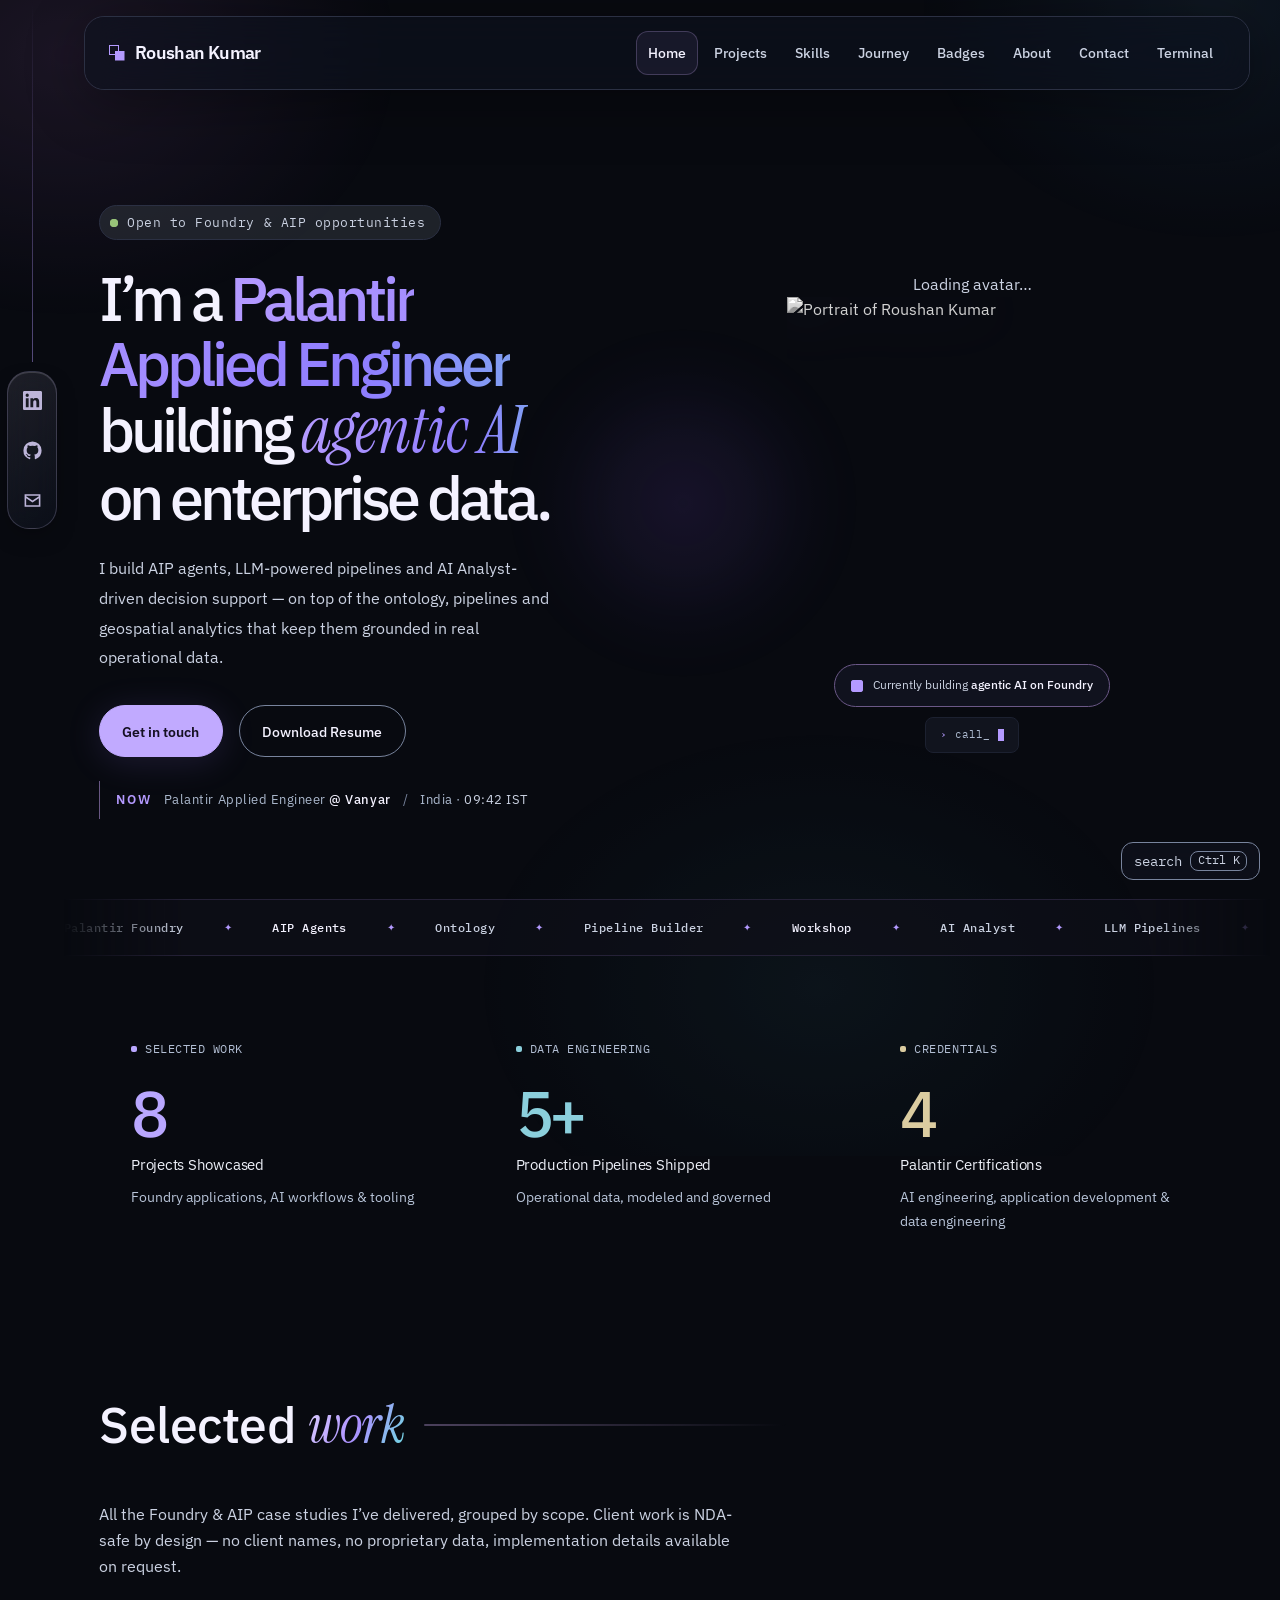
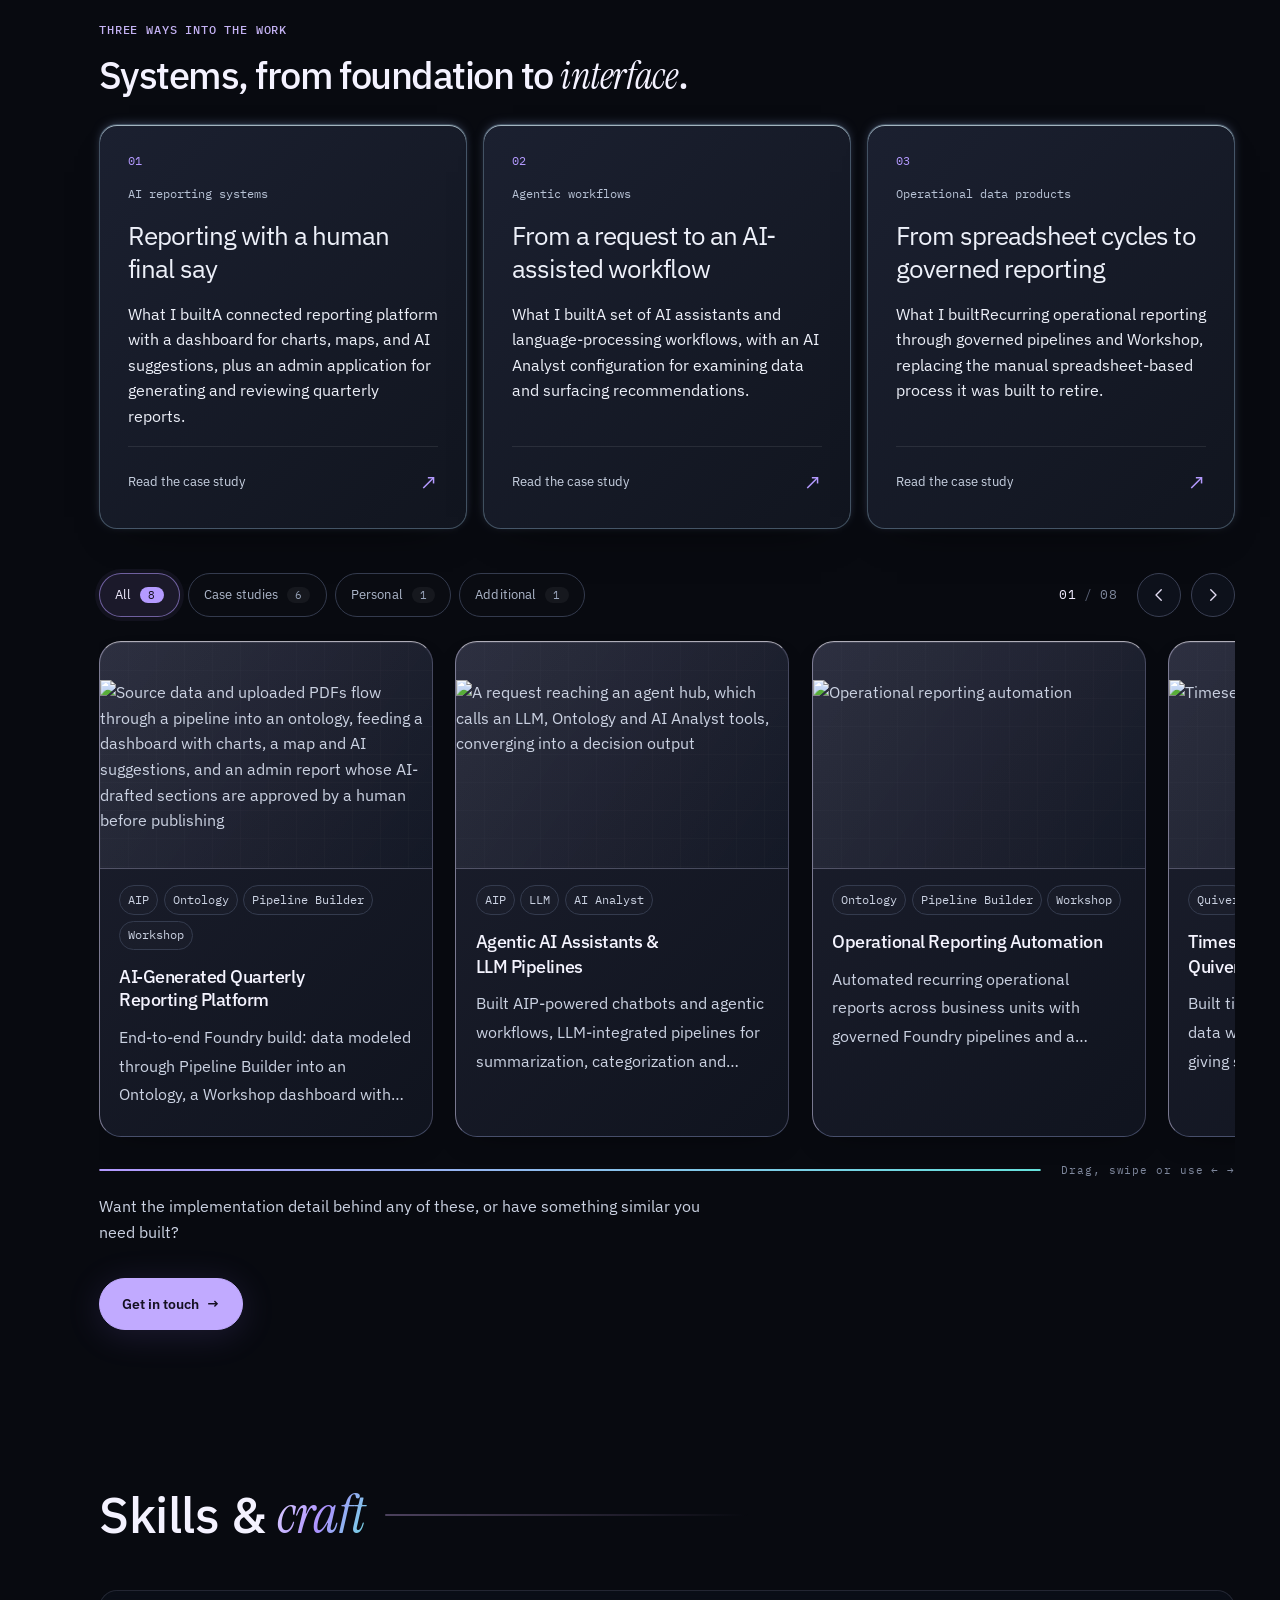
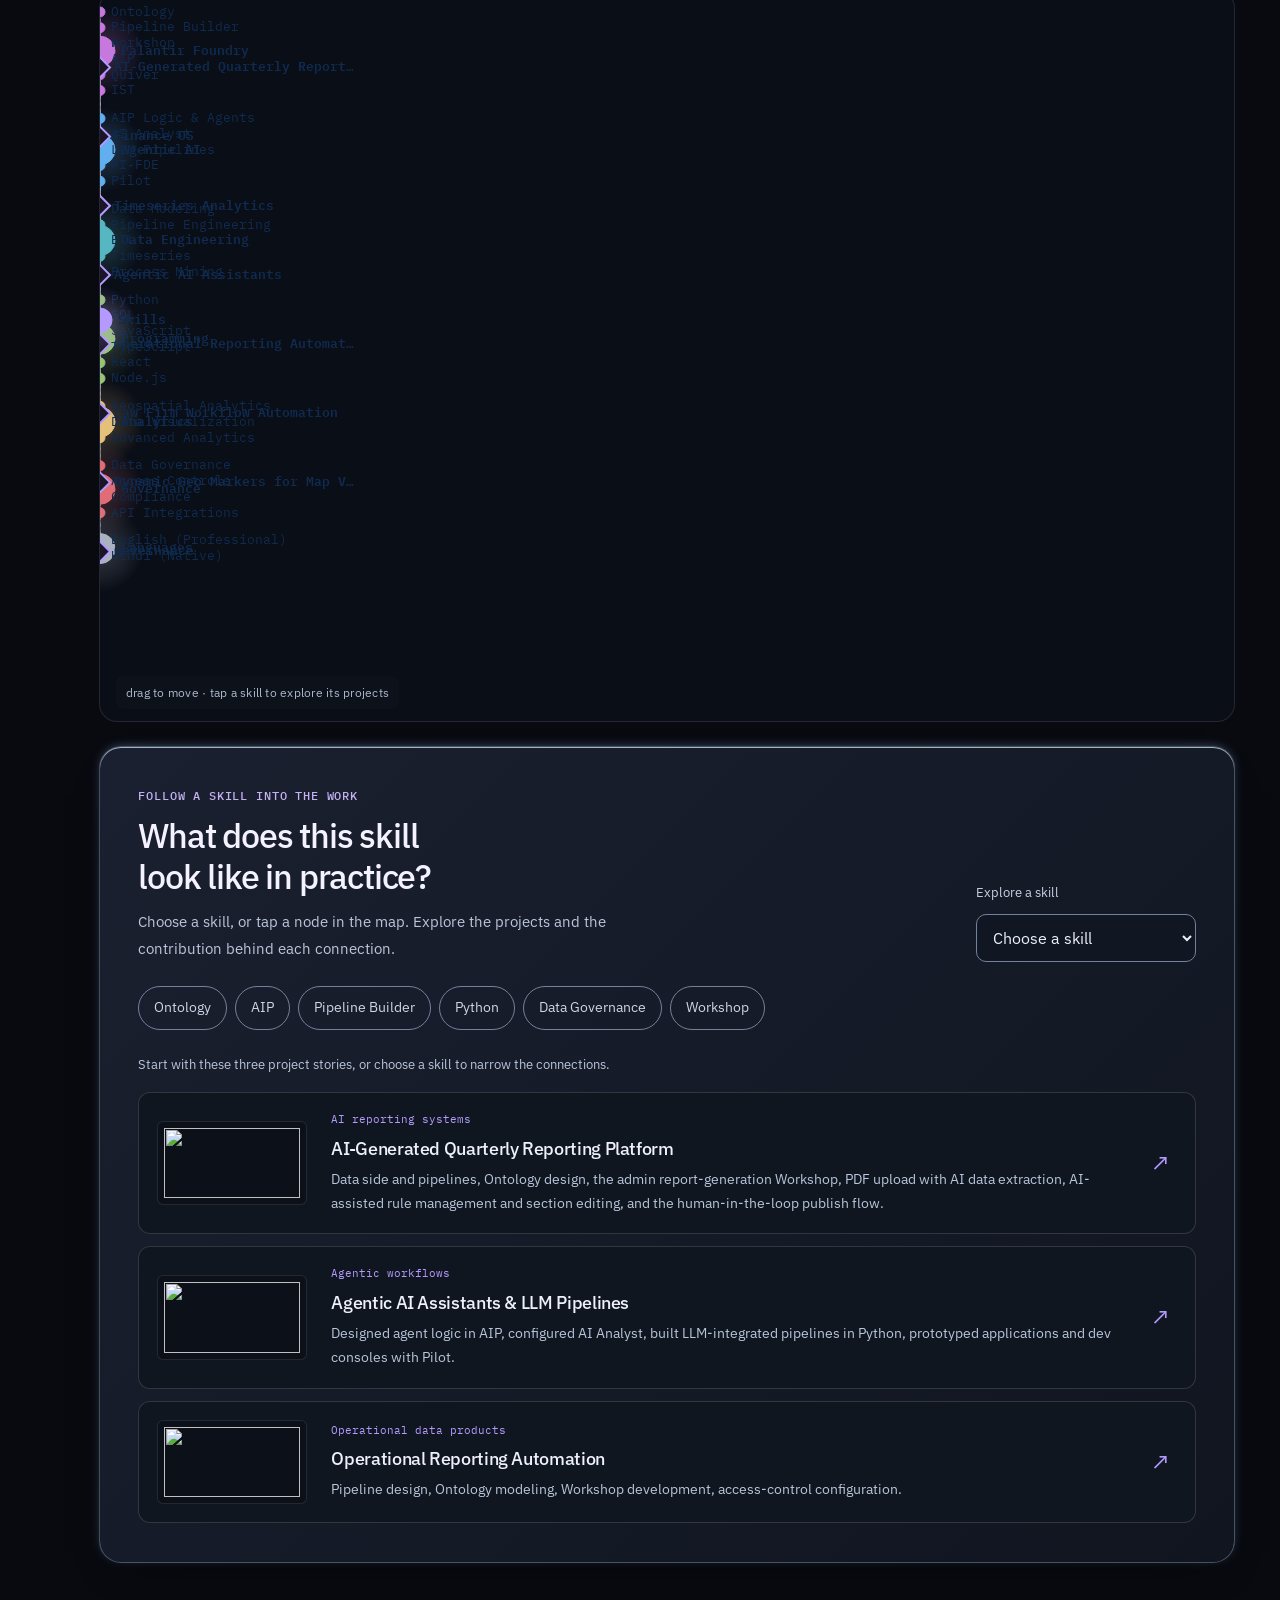
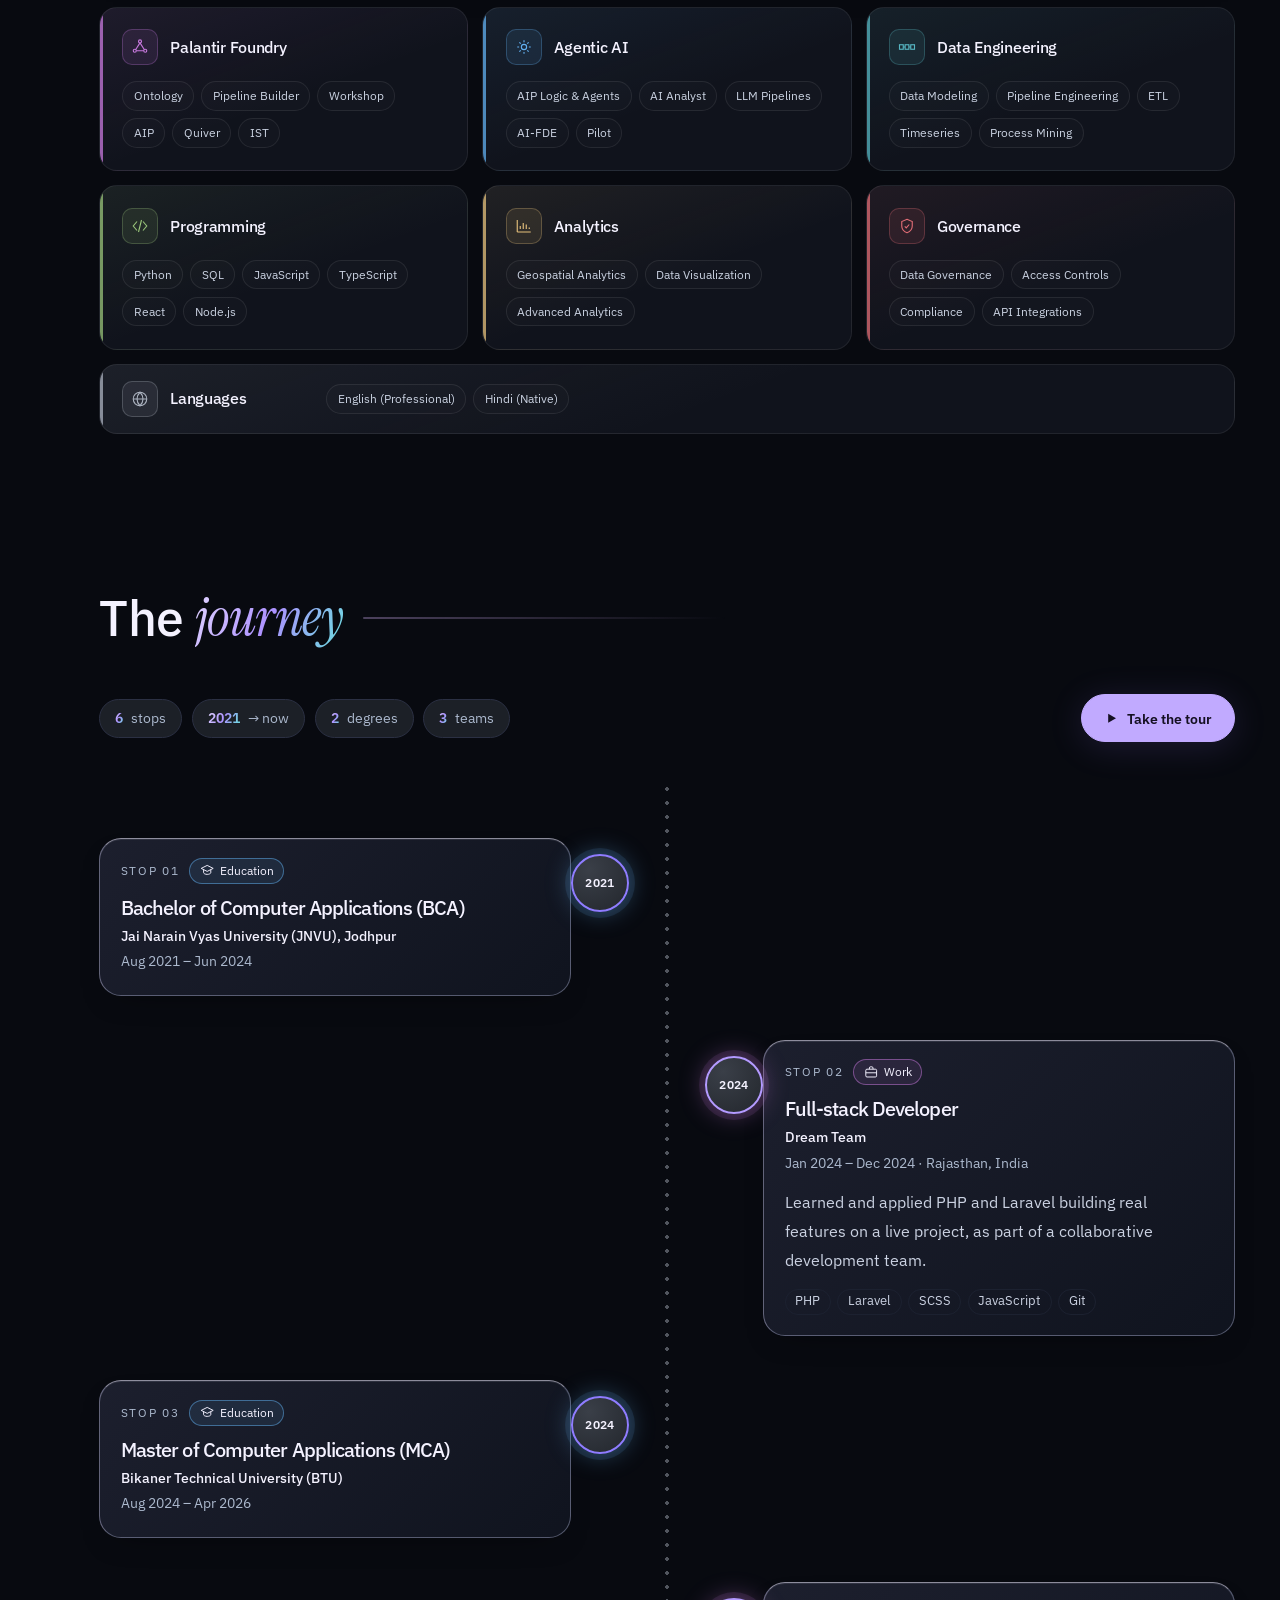
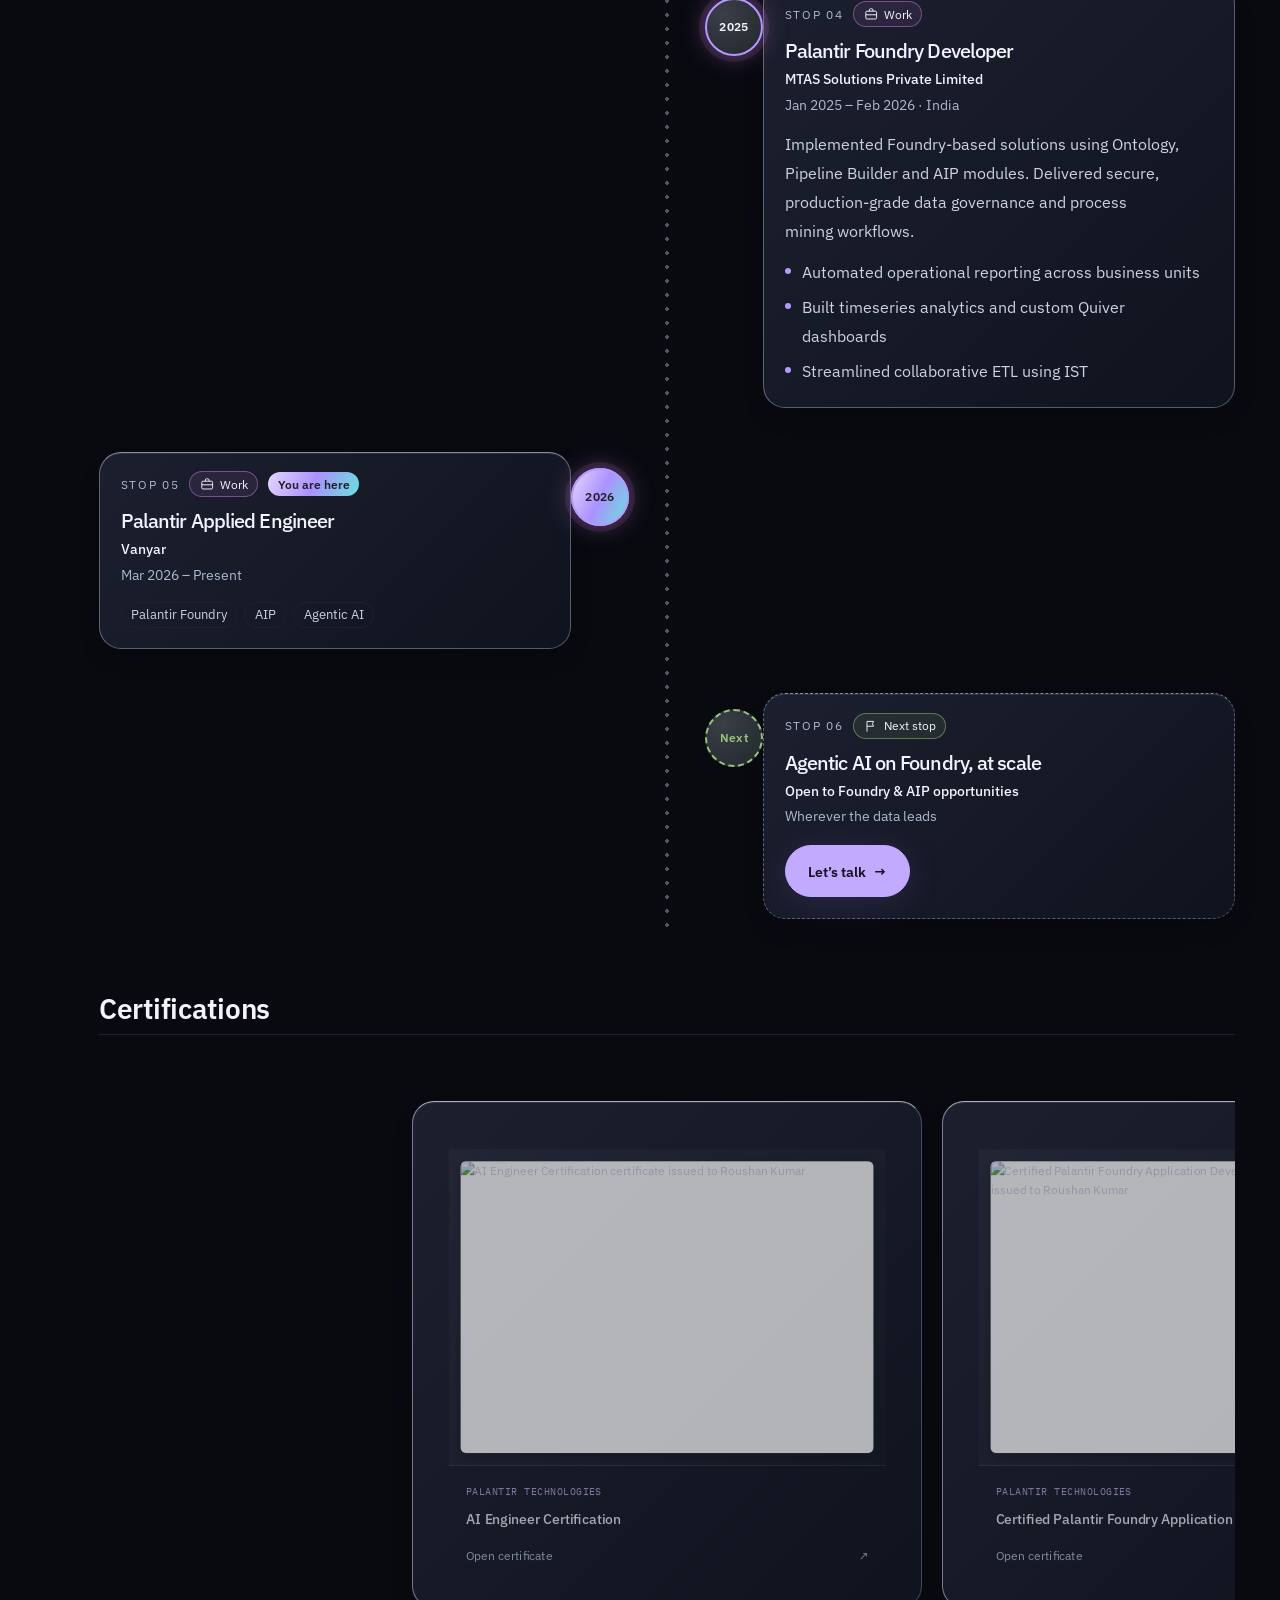
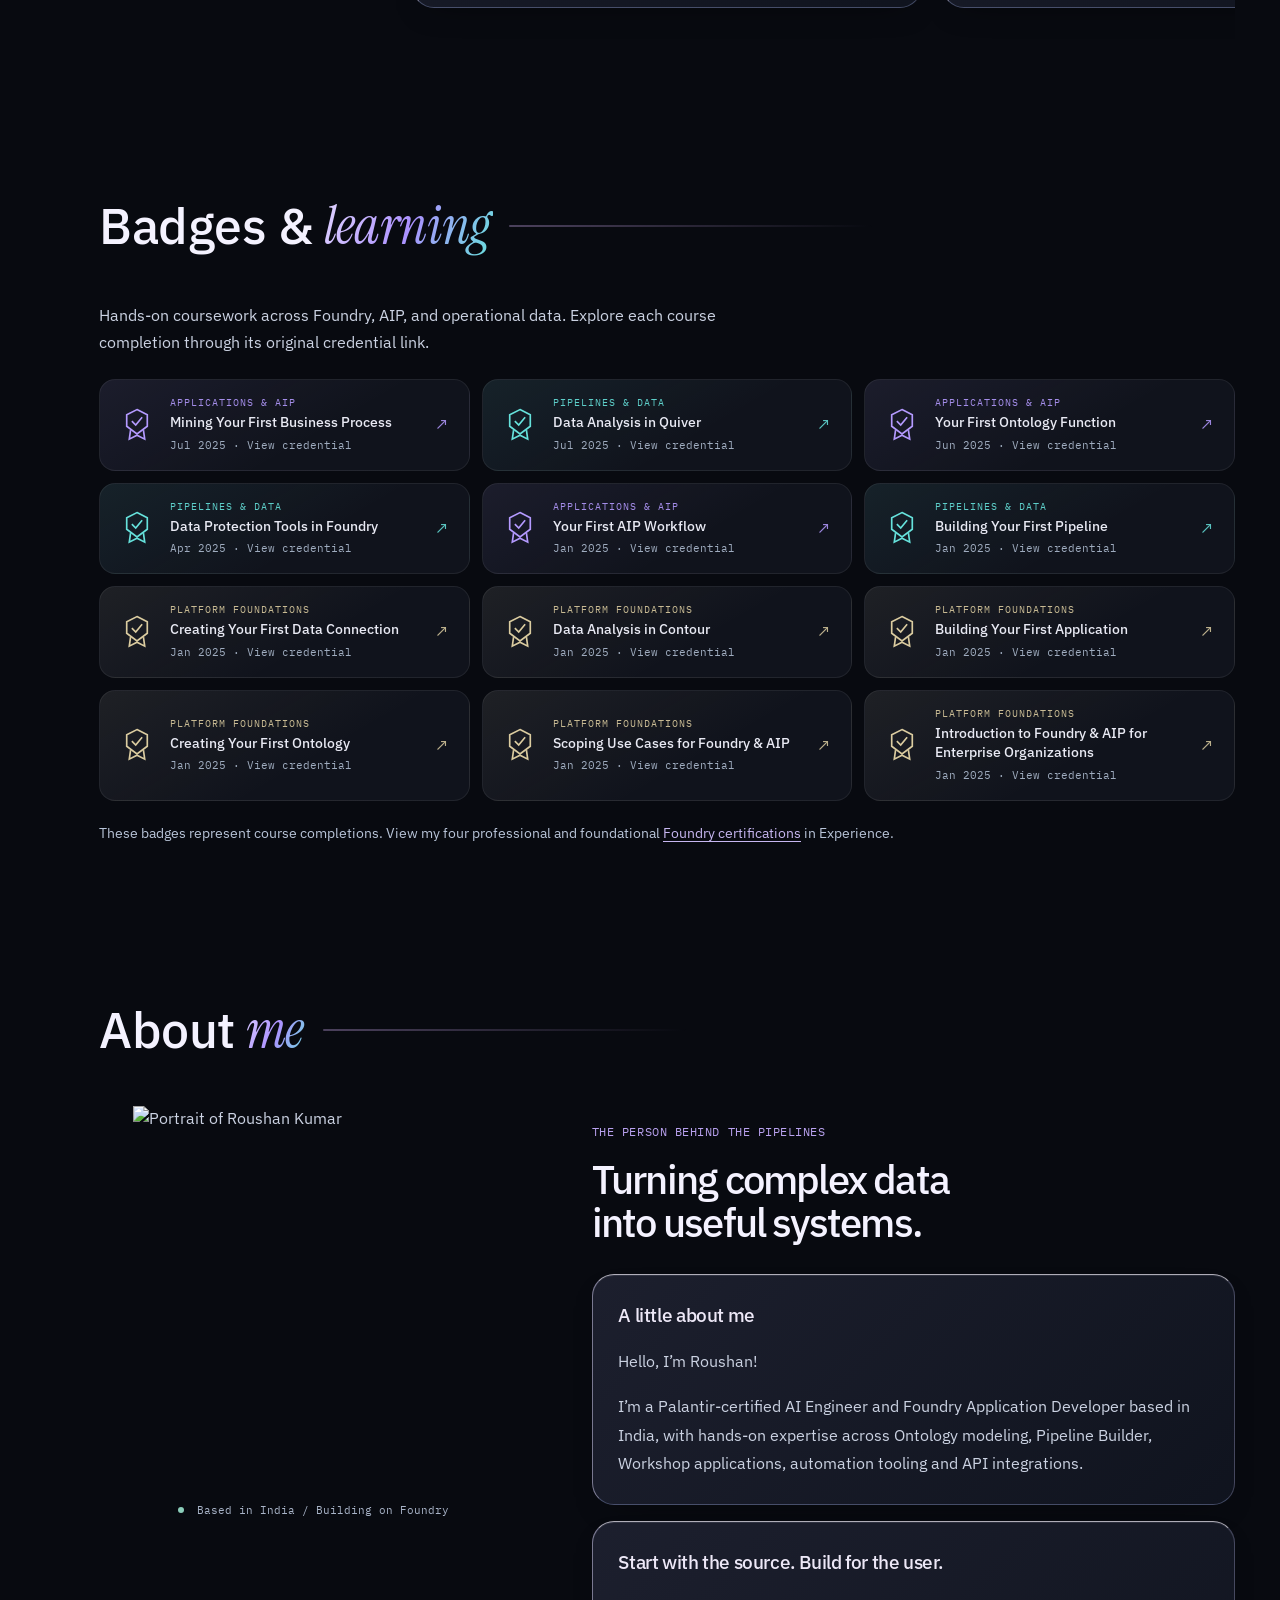
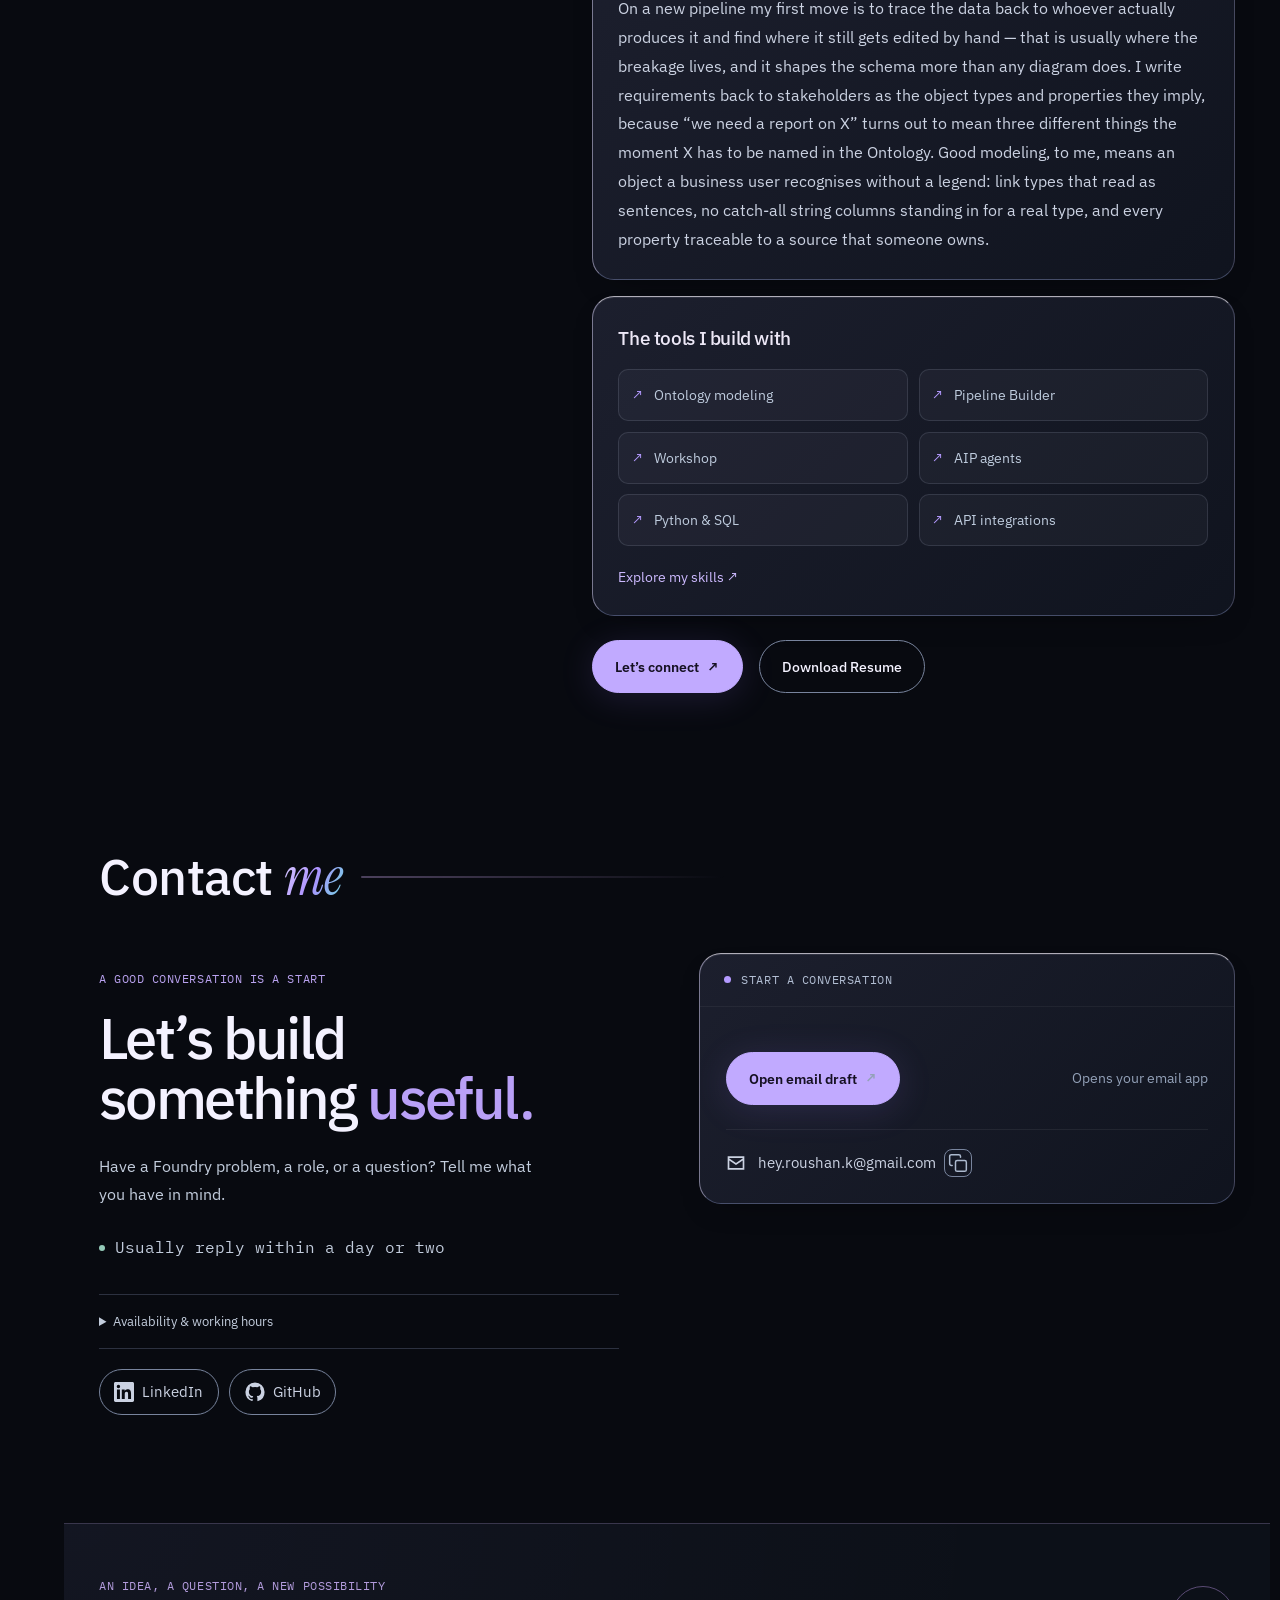
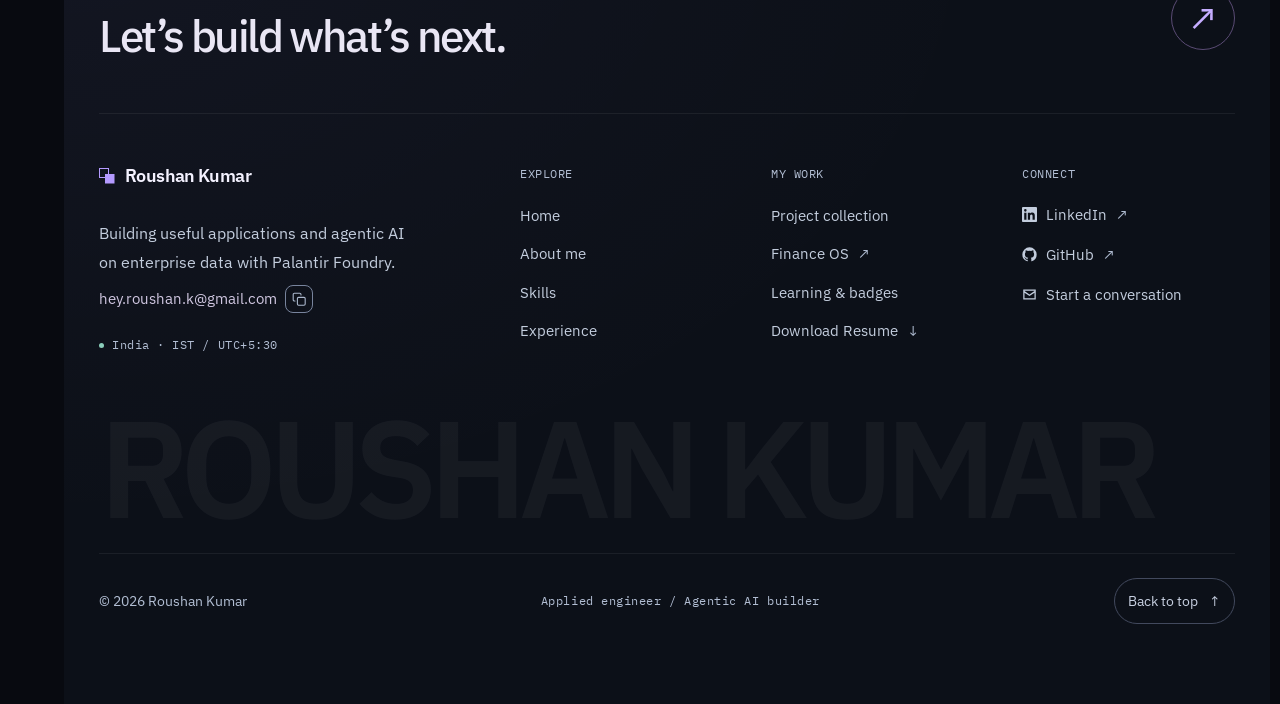
==== about.html @ 932e7ff6 "Align site with current role, fix header overlap, add terminal nav tab - Hero H1, page title, OG/Twi" ====
<!doctype html>
<html lang="en"><head><meta charset="utf-8"><meta name="viewport" content="width=device-width, initial-scale=1"><title>Roushan Kumar — Portfolio</title><link rel="canonical" href="https://dev-rksharma.github.io/Portfolio/"><meta name="robots" content="noindex,follow"><meta http-equiv="refresh" content="0;url=index.html#about-me"><script>location.replace("index.html#about-me");</script><link rel="stylesheet" href="css/white-navy.css?v=20261125" />
</head><body>
<svg aria-hidden="true" width="0" height="0" style="position:absolute;pointer-events:none"><defs><filter id="navy-duotone" color-interpolation-filters="sRGB"><feColorMatrix type="matrix" values=".199 .669 .067 0 .063 .176 .593 .060 0 .169 .147 .491 .049 0 .314 0 0 0 1 0"/></filter><filter id="navy-on-white" color-interpolation-filters="sRGB"><feColorMatrix type="matrix" values="-.199 -.669 -.067 0 1 -.176 -.593 -.060 0 1 -.147 -.491 -.049 0 1 0 0 0 1 0"/></filter></defs></svg>

























<p>This section has moved to the single-page portfolio. <a href="index.html#about-me">Continue to about-me</a>.</p><script src="js/navy-interactions.js?v=20261109" defer></script>
<script src="js/modern-nav.js?v=20261109" defer></script>
<script src="js/footer-name.js?v=20261109" defer></script>
</body></html>
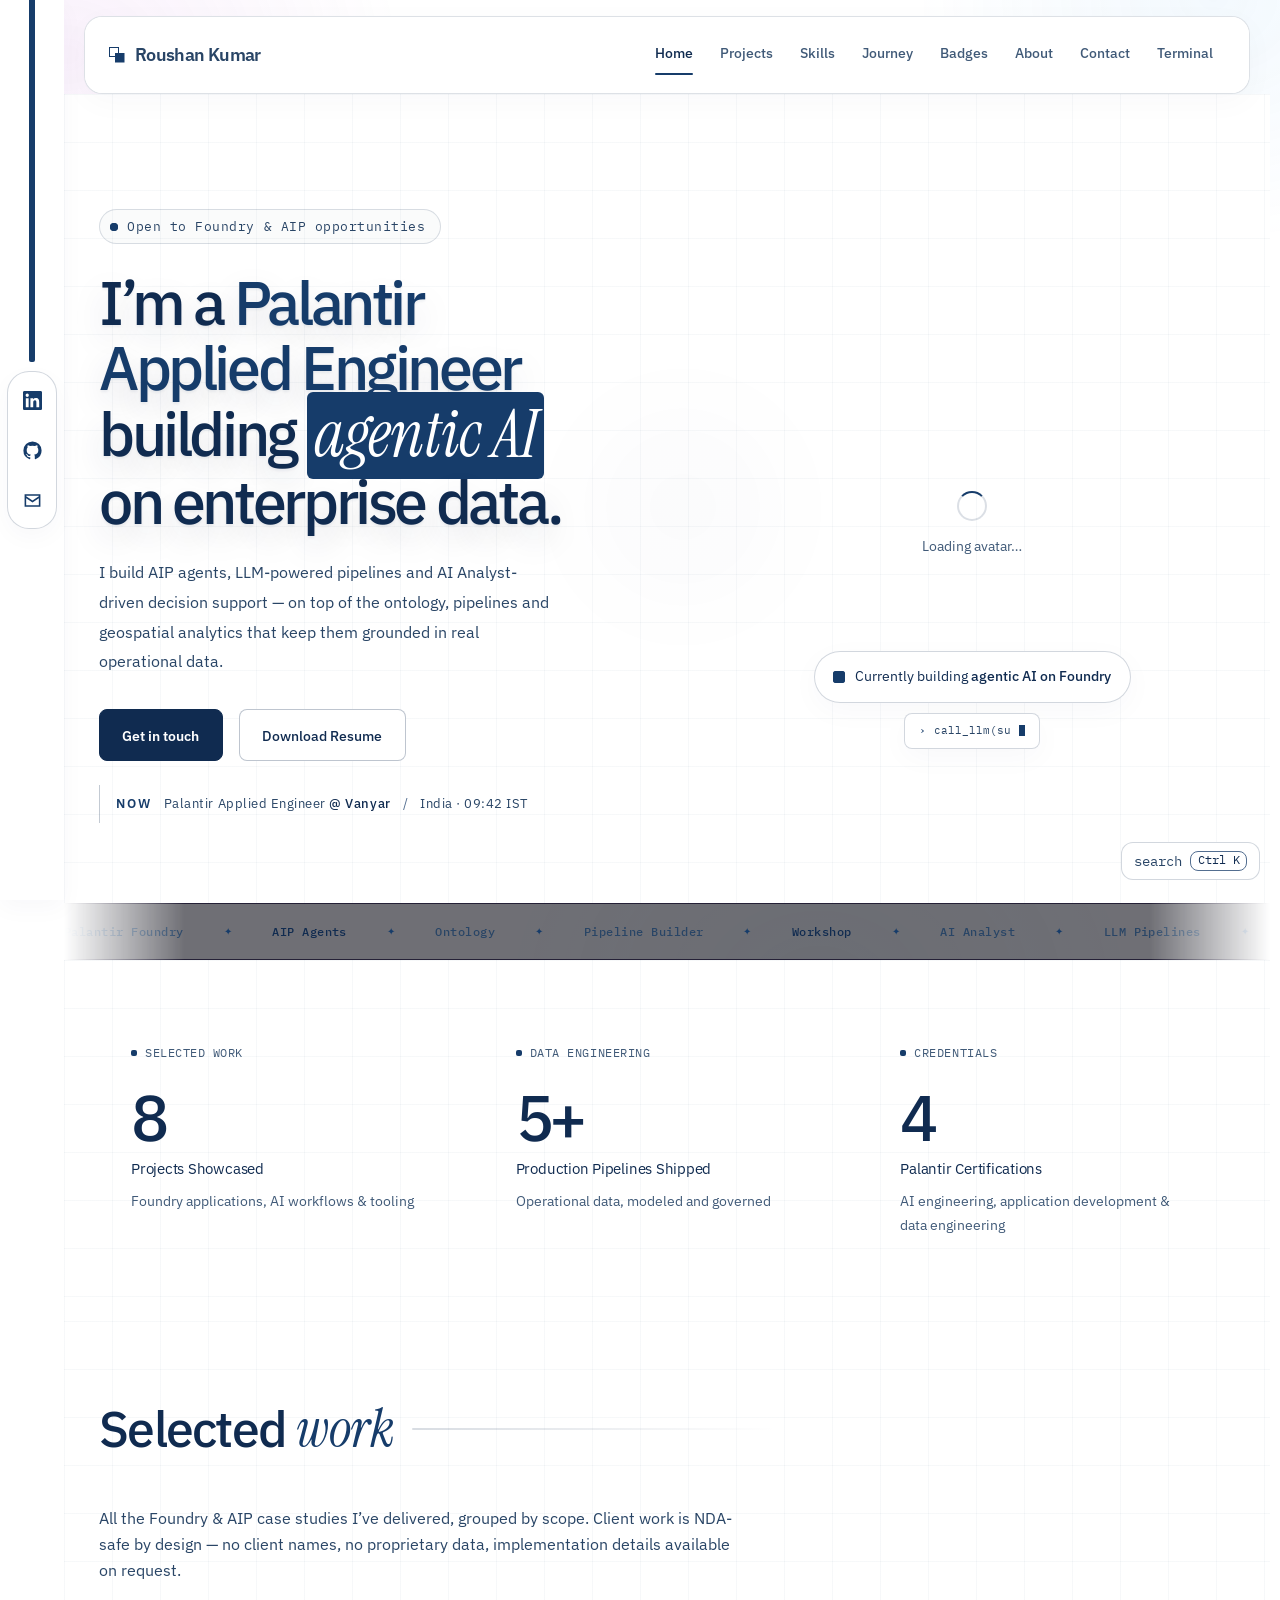
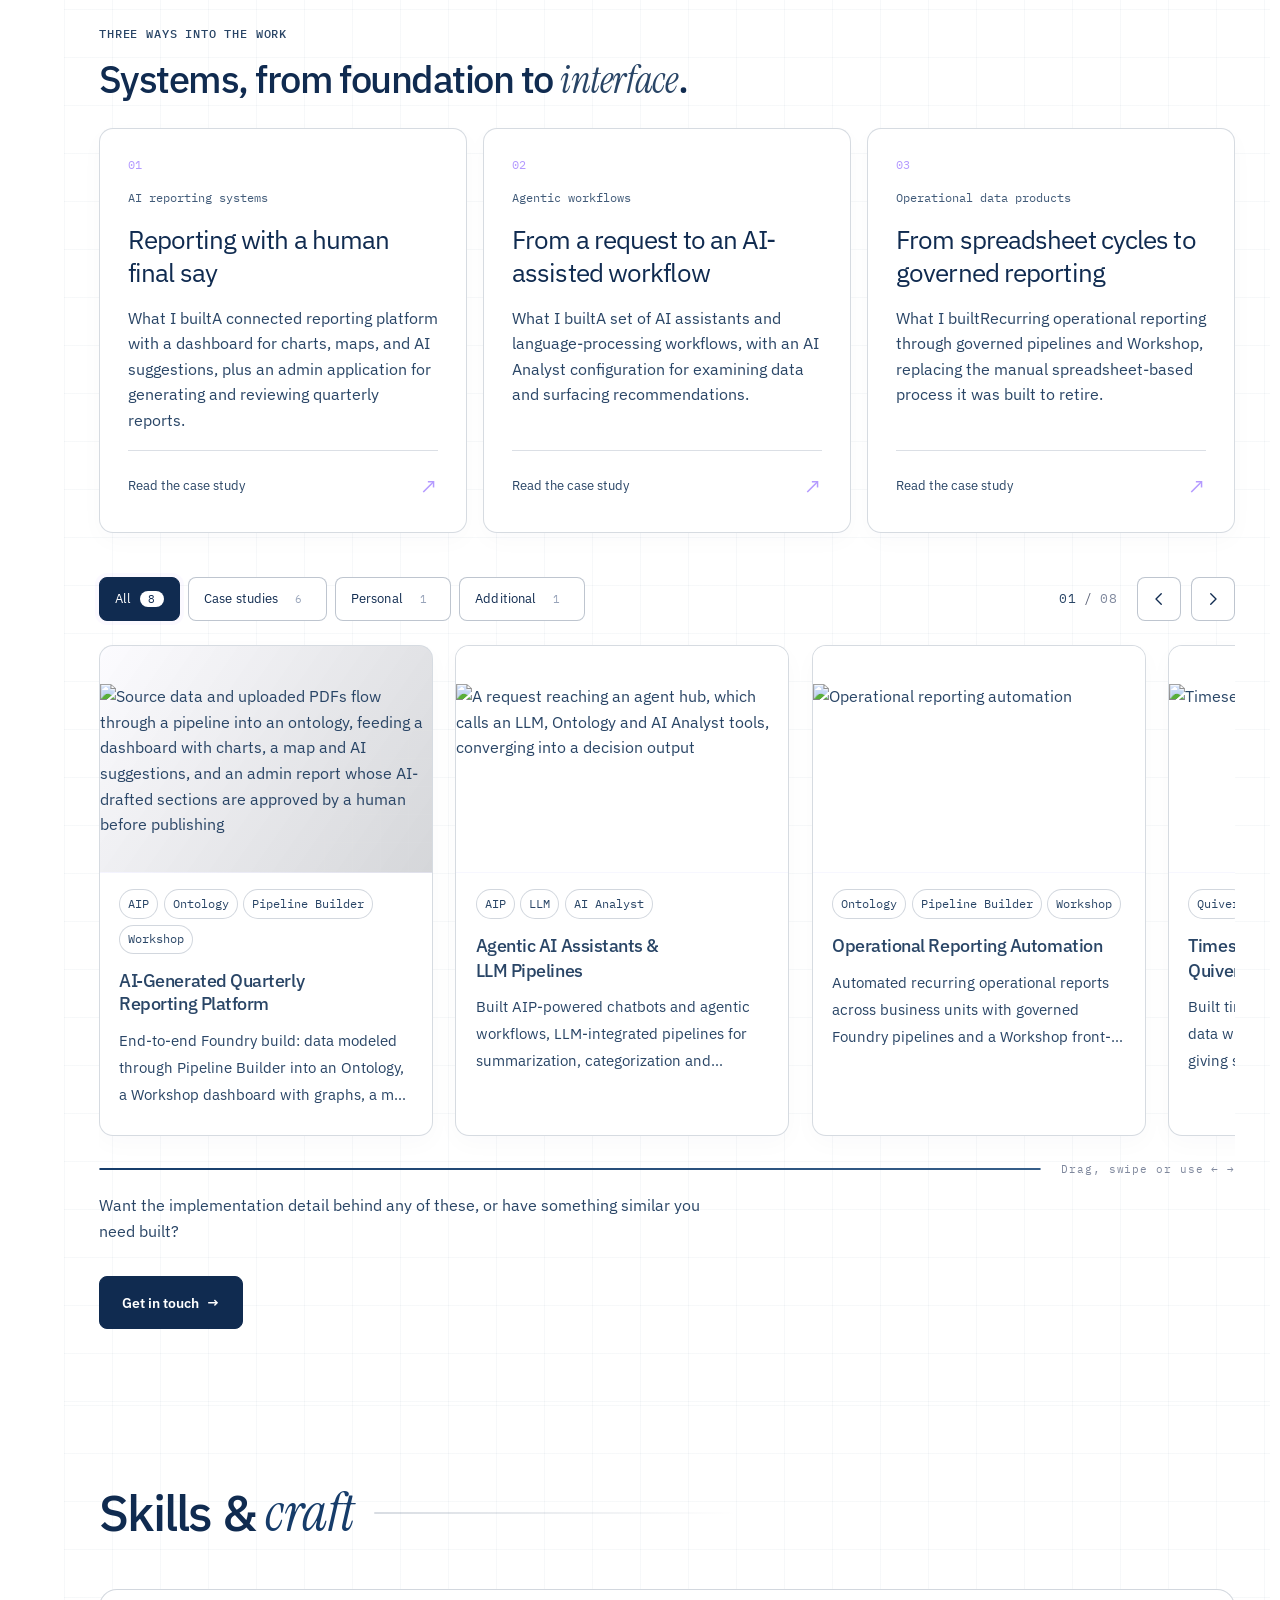
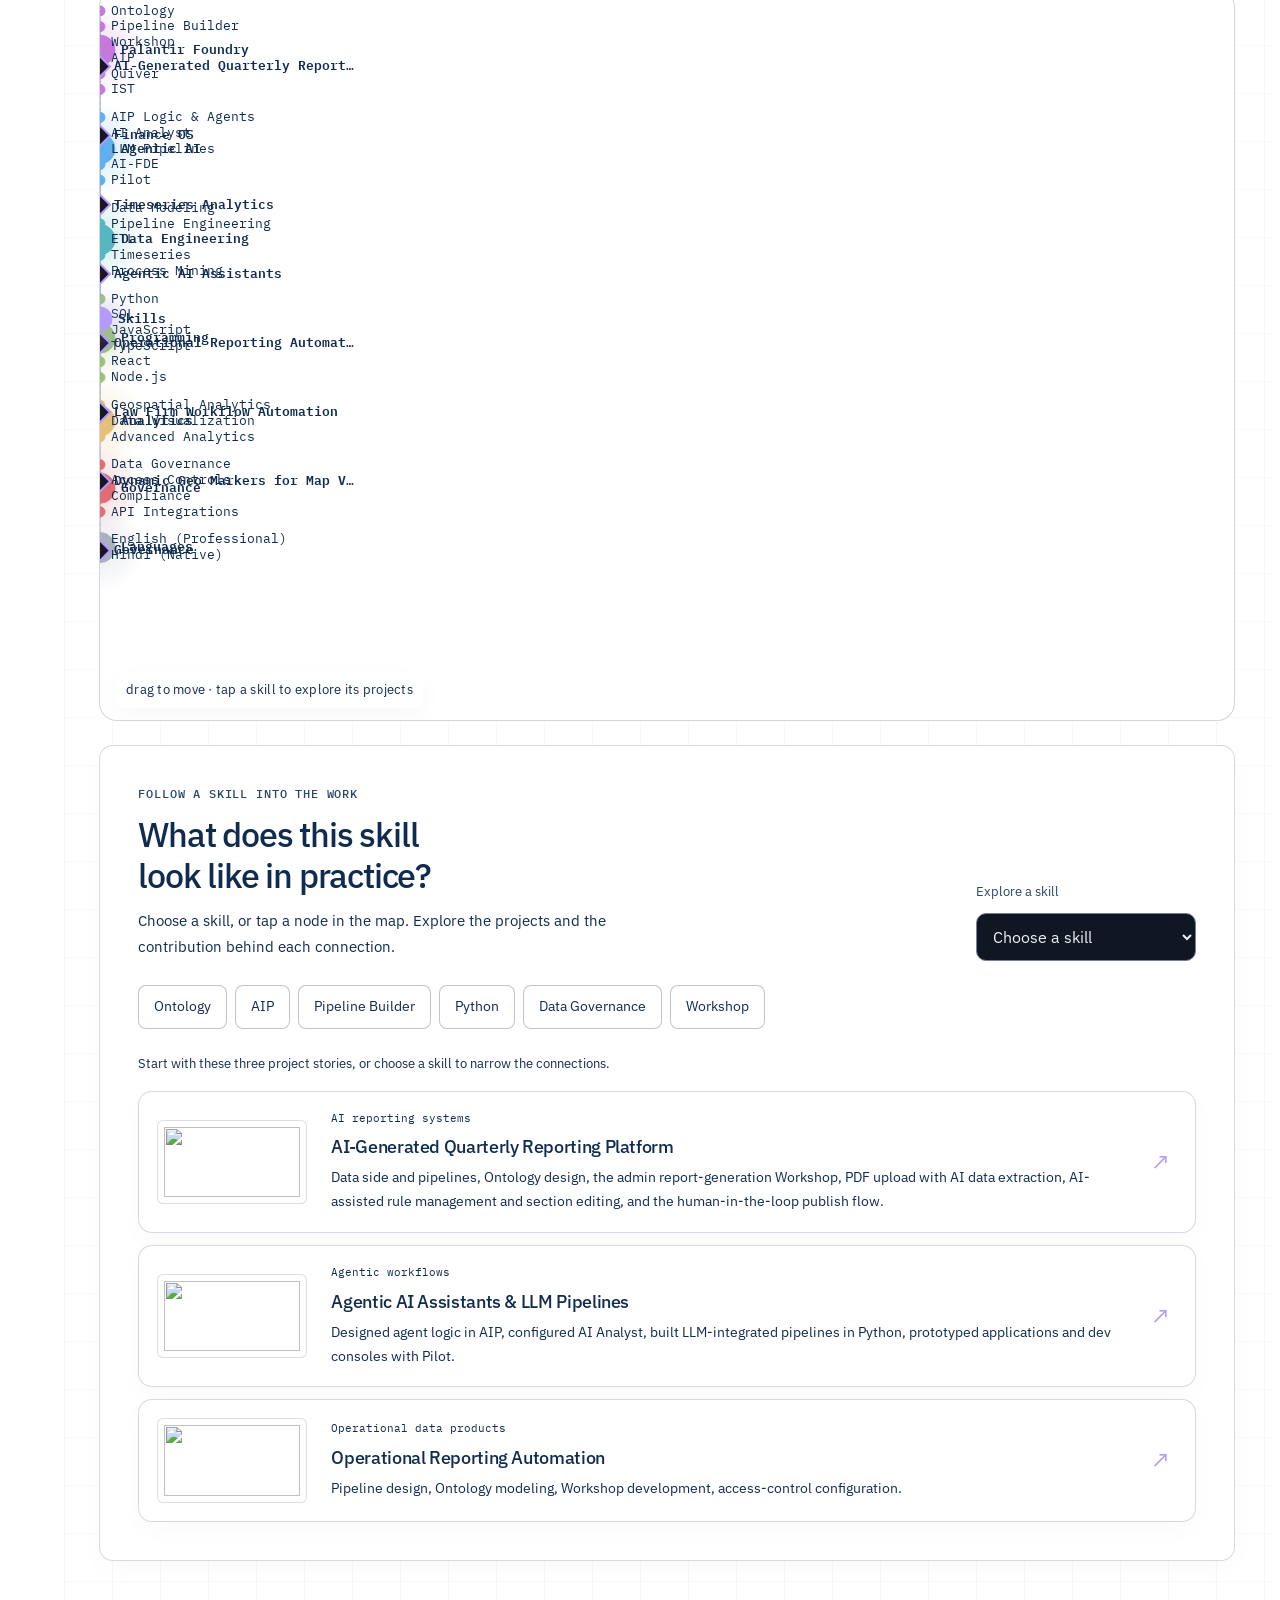
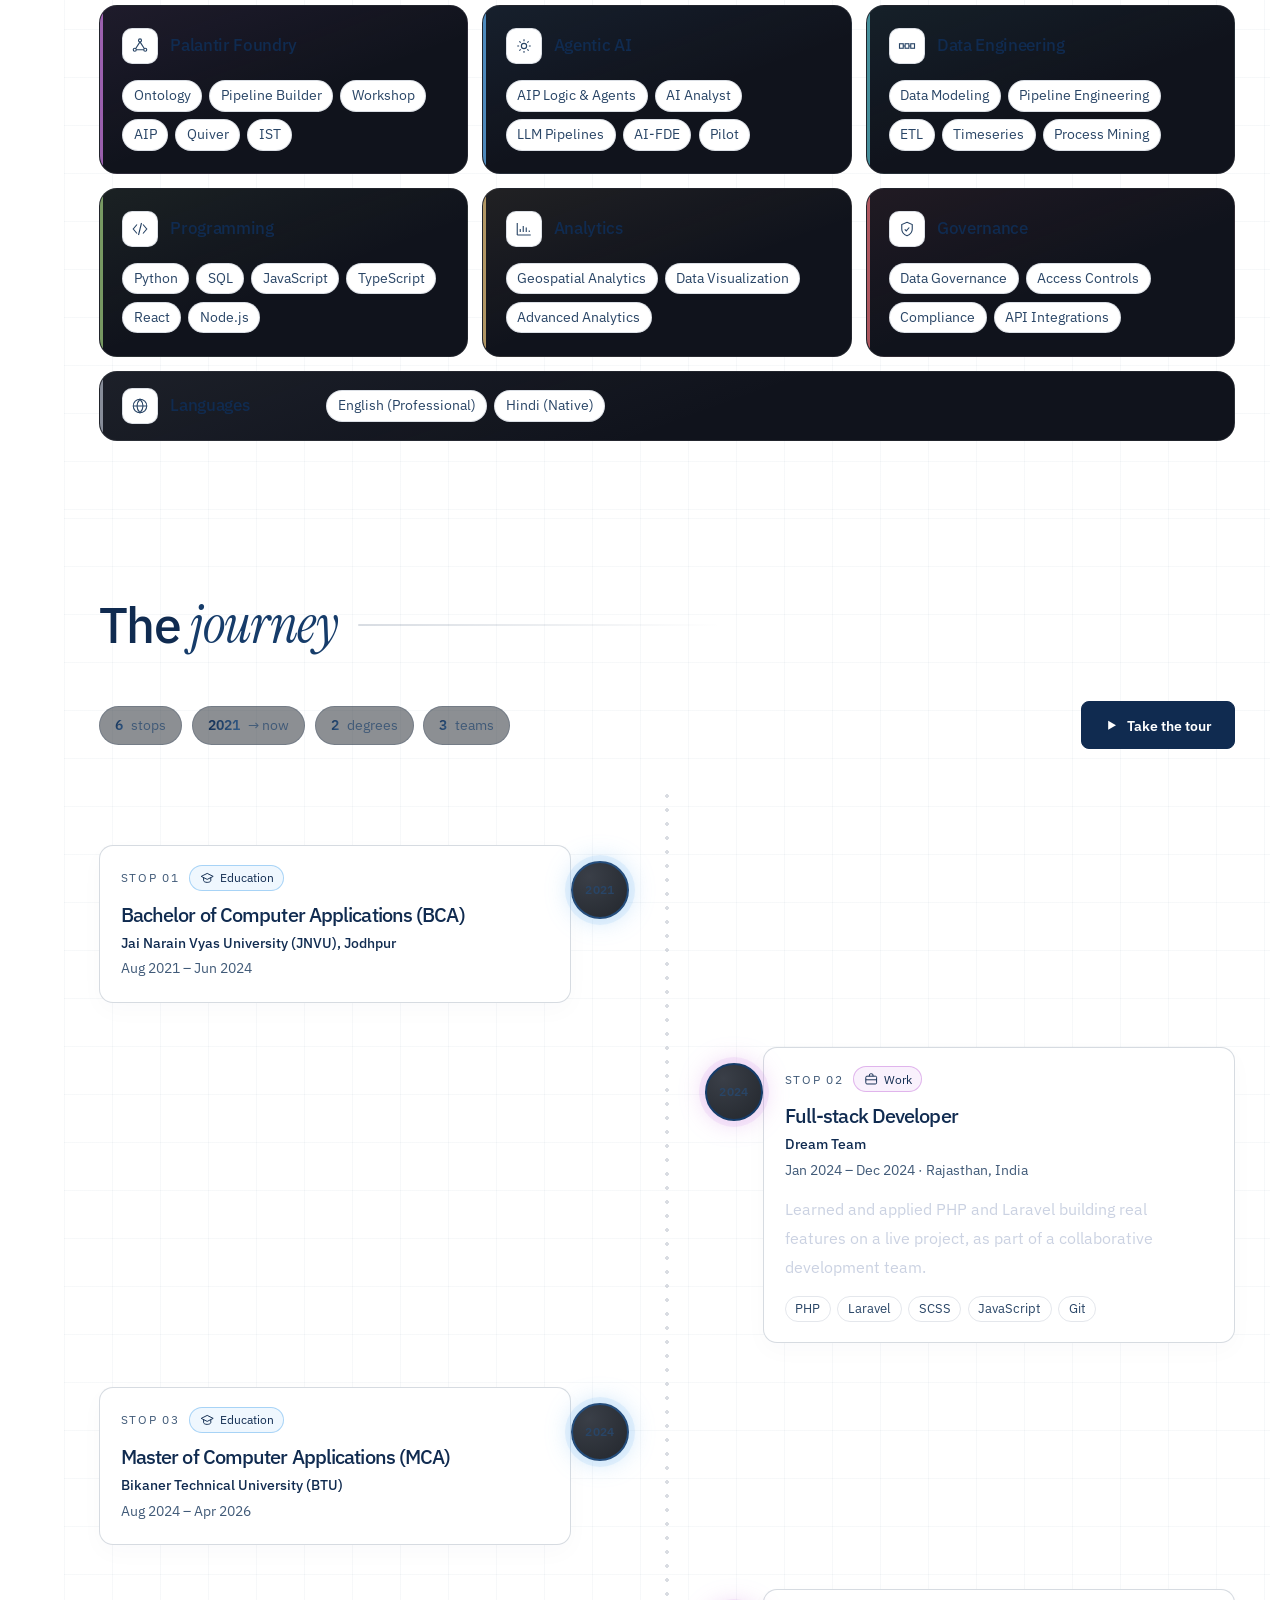
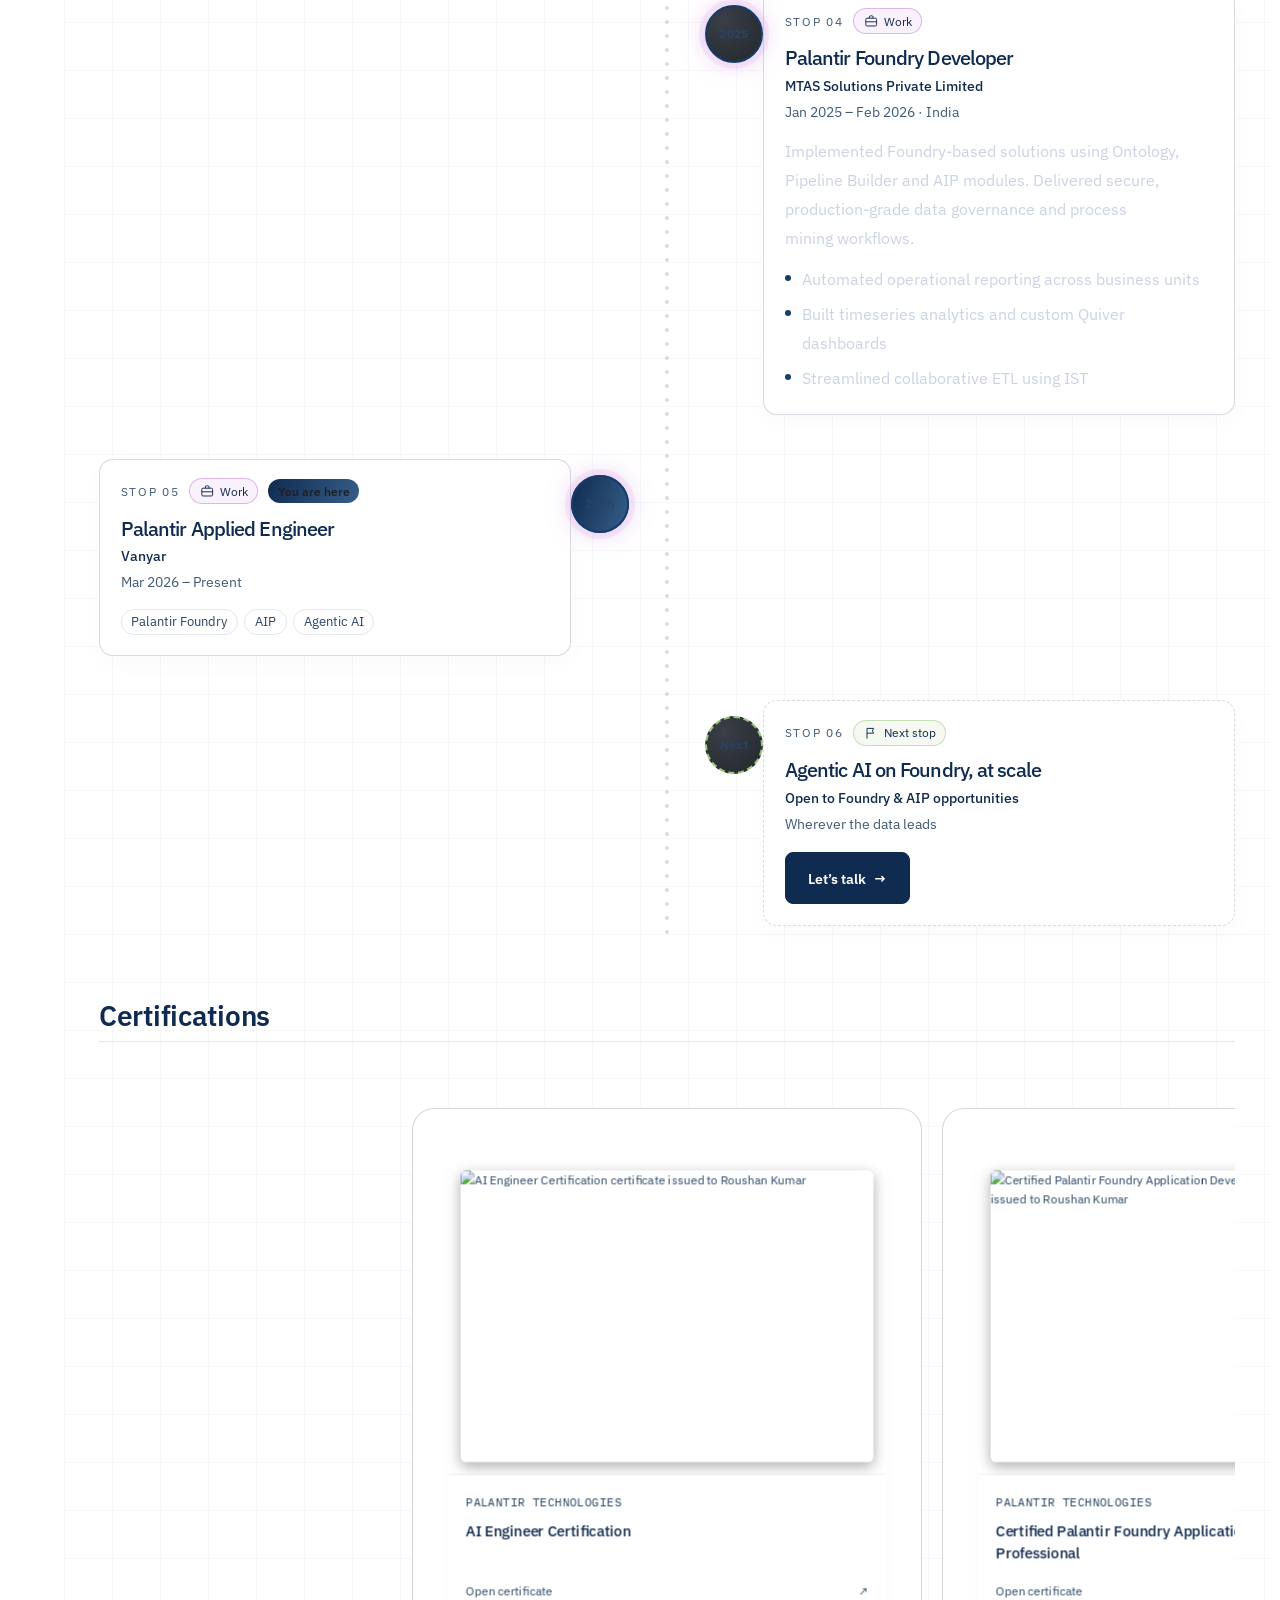
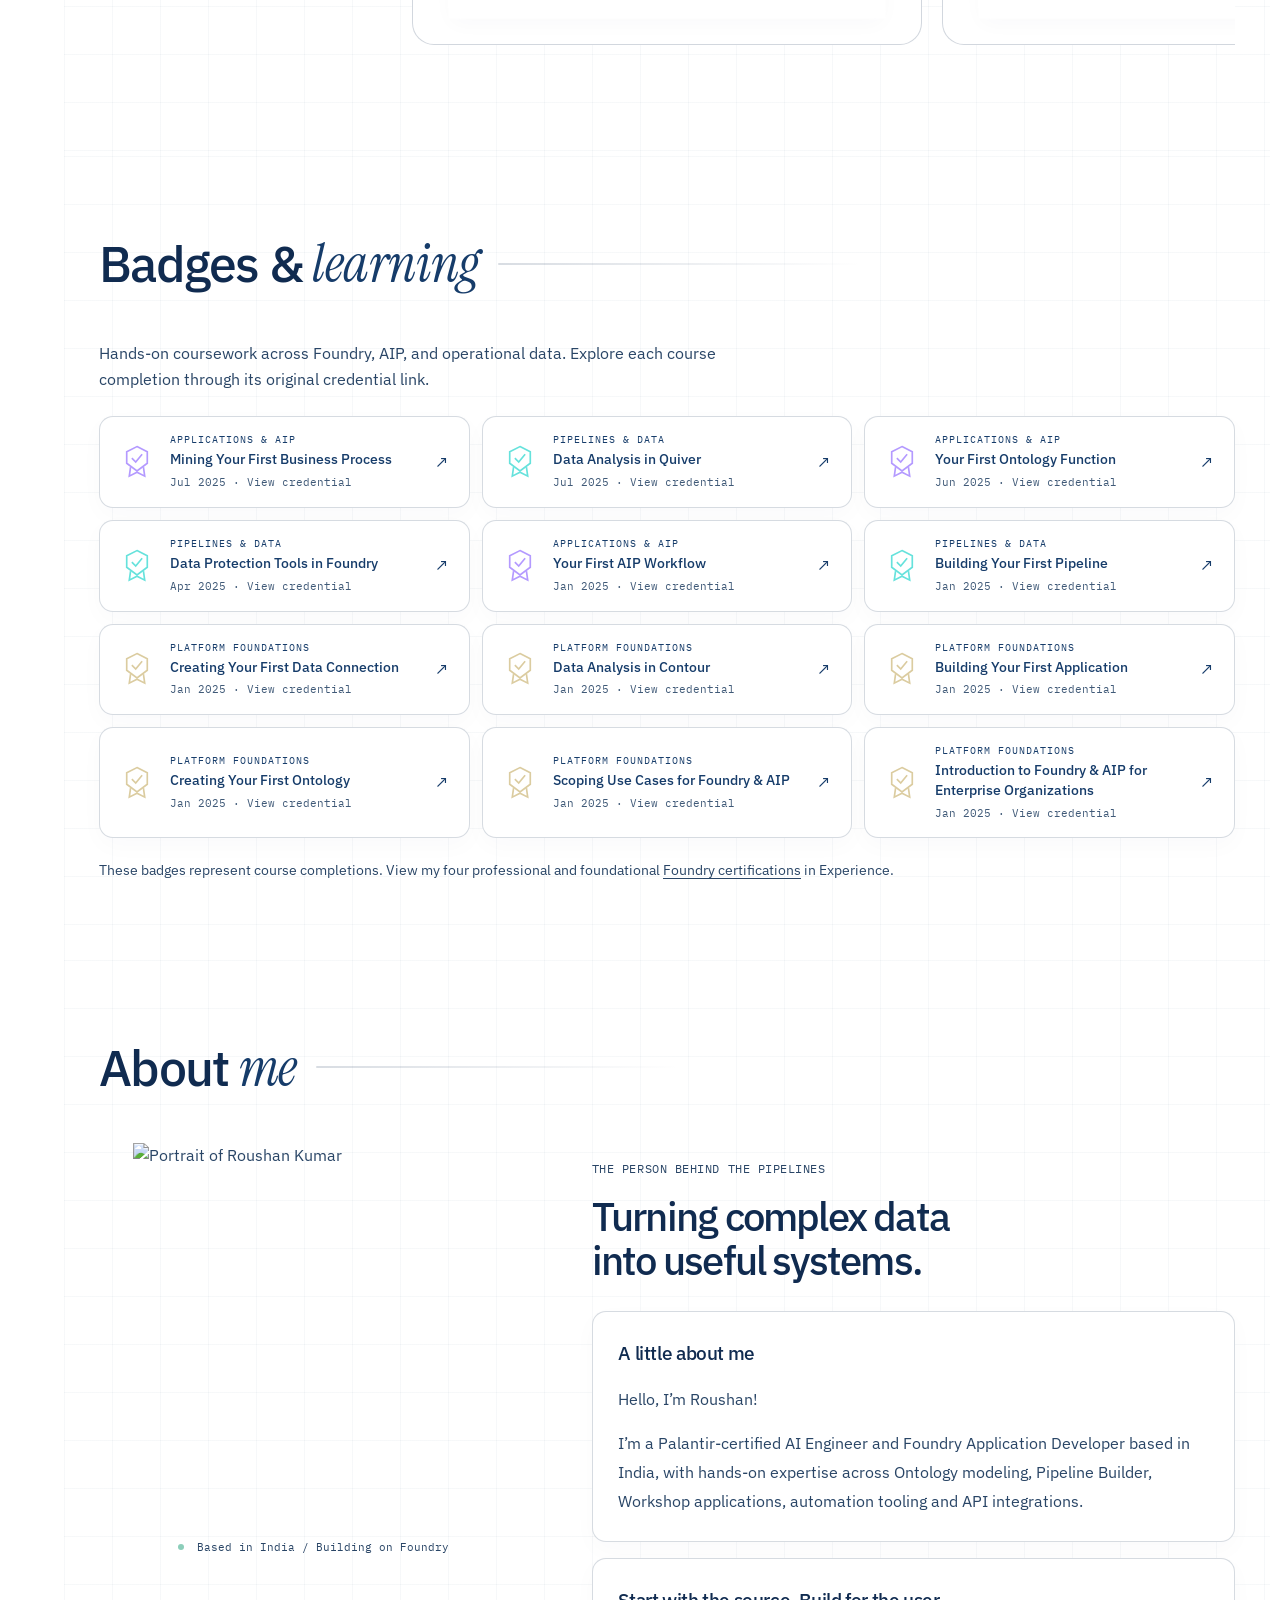
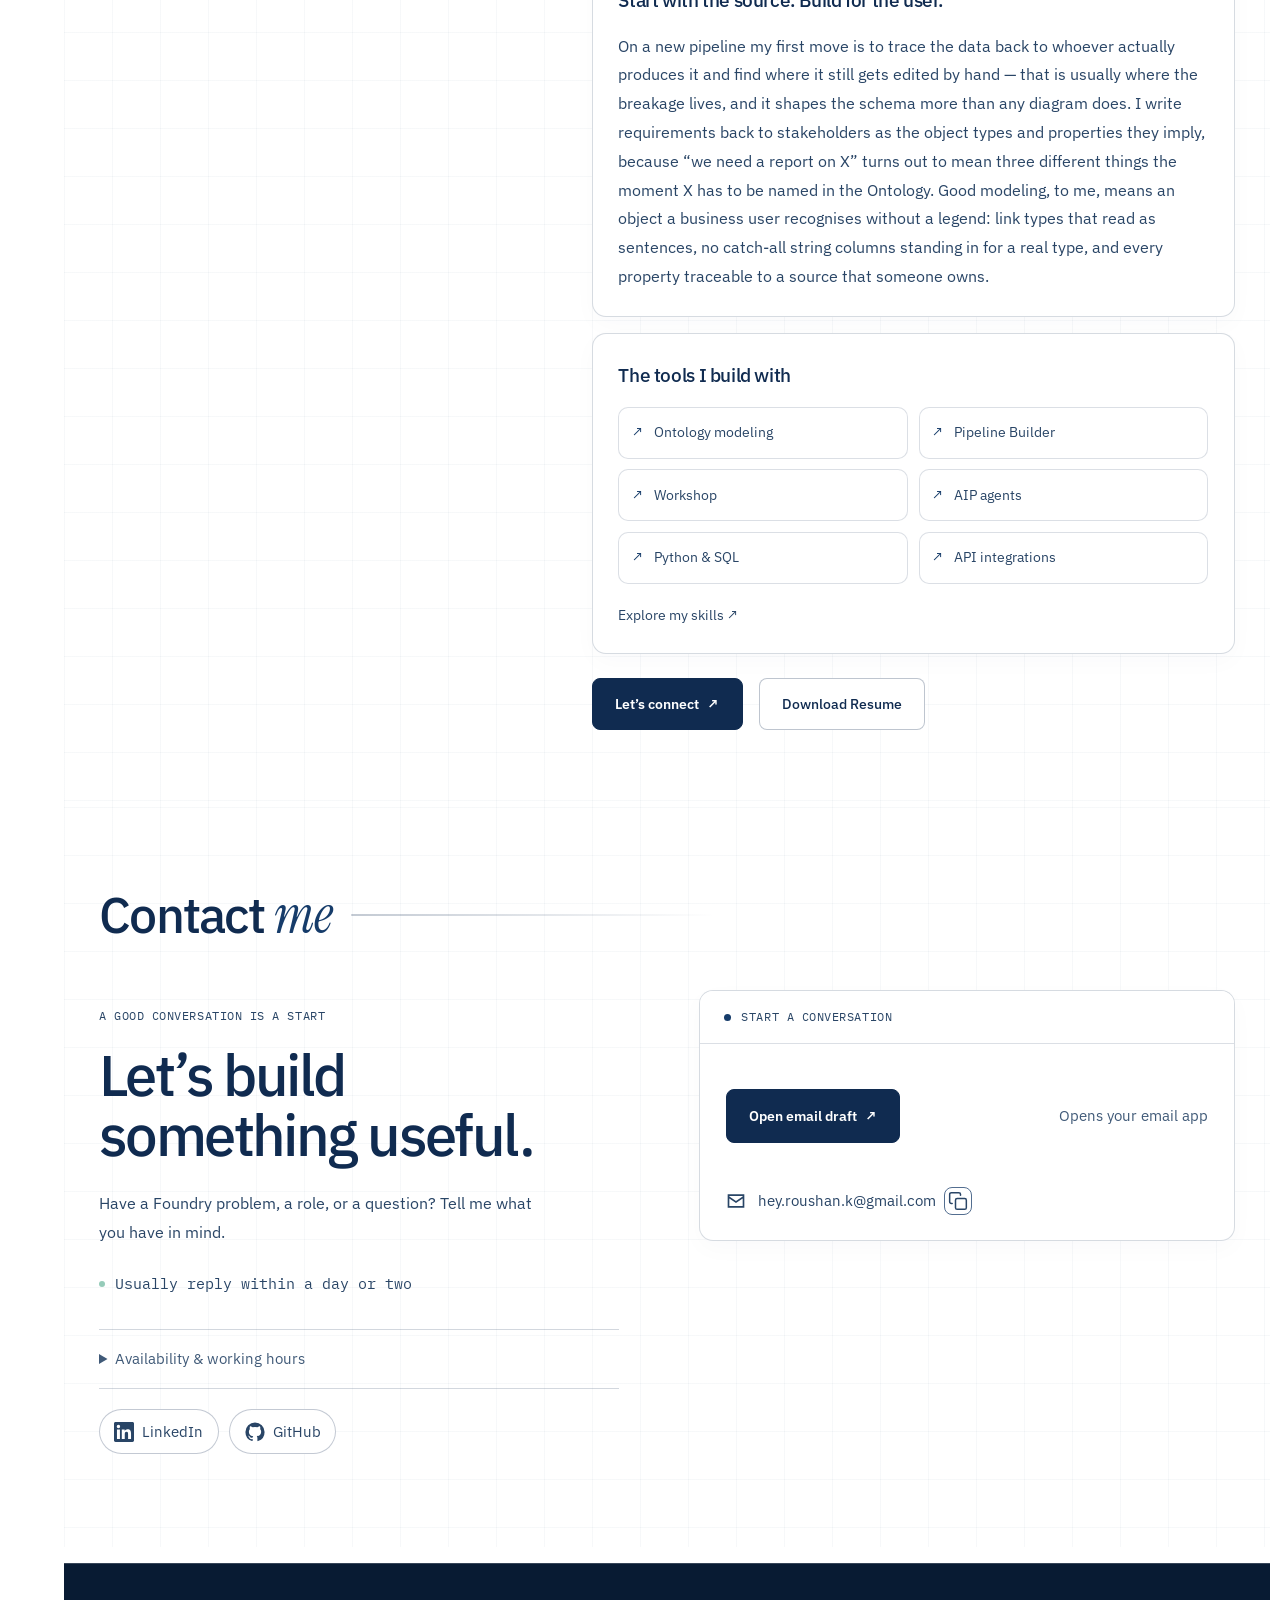
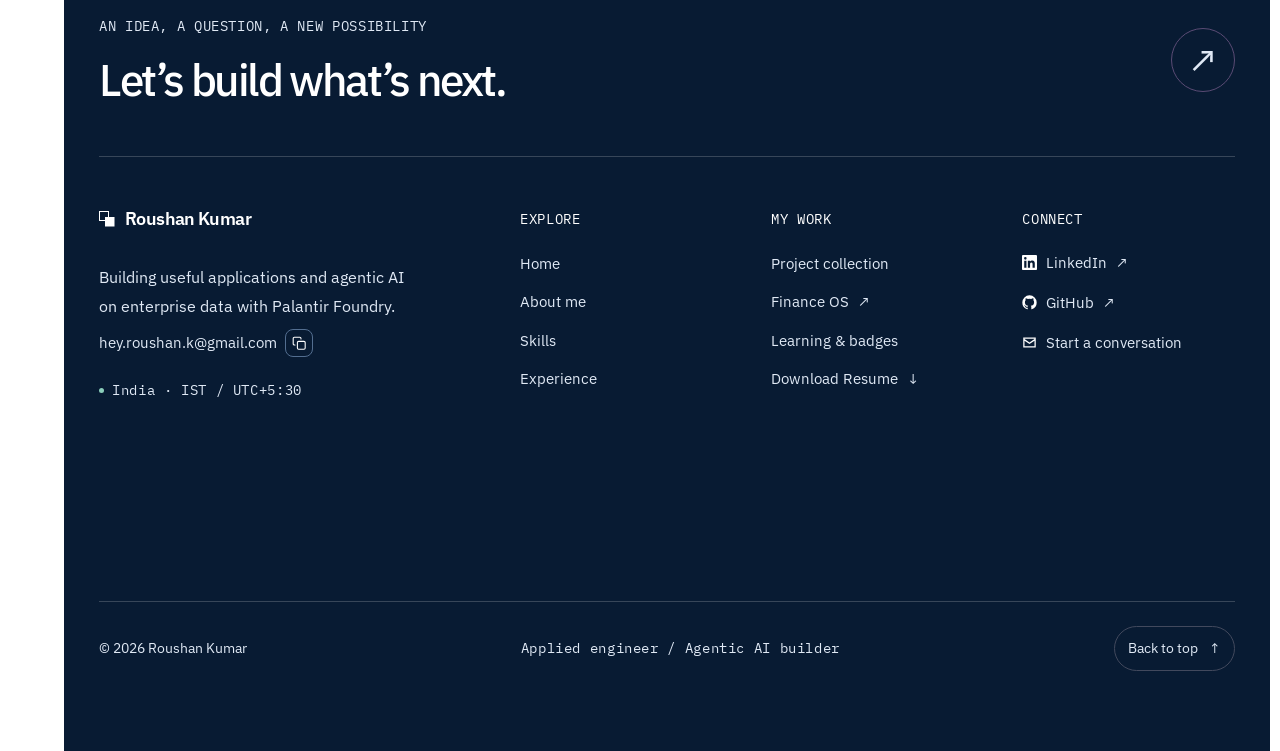
==== commit cfebcfac: "Give the hero title a settled drop shadow The intro animates each word out of filter:blur(8px); that" ====
--- a/about.html
+++ b/about.html
@@ -1,5 +1,5 @@
 <!doctype html>
-<html lang="en"><head><meta charset="utf-8"><meta name="viewport" content="width=device-width, initial-scale=1"><title>Roushan Kumar — Portfolio</title><link rel="canonical" href="https://dev-rksharma.github.io/Portfolio/"><meta name="robots" content="noindex,follow"><meta http-equiv="refresh" content="0;url=index.html#about-me"><script>location.replace("index.html#about-me");</script><link rel="stylesheet" href="css/white-navy.css?v=20261125" />
+<html lang="en"><head><meta charset="utf-8"><meta name="viewport" content="width=device-width, initial-scale=1"><title>Roushan Kumar — Portfolio</title><link rel="canonical" href="https://dev-rksharma.github.io/Portfolio/"><meta name="robots" content="noindex,follow"><meta http-equiv="refresh" content="0;url=index.html#about-me"><script>location.replace("index.html#about-me");</script><link rel="stylesheet" href="css/white-navy.css?v=20261125b" />
 </head><body>
 <svg aria-hidden="true" width="0" height="0" style="position:absolute;pointer-events:none"><defs><filter id="navy-duotone" color-interpolation-filters="sRGB"><feColorMatrix type="matrix" values=".199 .669 .067 0 .063 .176 .593 .060 0 .169 .147 .491 .049 0 .314 0 0 0 1 0"/></filter><filter id="navy-on-white" color-interpolation-filters="sRGB"><feColorMatrix type="matrix" values="-.199 -.669 -.067 0 1 -.176 -.593 -.060 0 1 -.147 -.491 -.049 0 1 0 0 0 1 0"/></filter></defs></svg>
 
--- a/css/white-navy.css
+++ b/css/white-navy.css
@@ -0,0 +1,360 @@
+/* White & Navy: one palette for every chapter and interactive surface. */
+:root {
+ --bg:#ffffff; --bg-raised:#ffffff; --white:#102b50; --text:#294566;
+ --text-dim:#405a78; --accent:#163c6a; --accent-2:#244d7c; --accent-3:#365e89;
+ --accent-soft:#102b5008; --border:#102b5030; --border-dim:#102b501c;
+ --border-mid:#536e90; --border-strong:#163c6a;
+ --grad:linear-gradient(110deg,#102b50,#365e89); --sig-line:#102b5030;
+ --glass-edge:#102b502b; --glass-fill:#ffffff; --glass-shadow:0 12px 32px #102b5008;
+ --glow:0 0 0 1px #102b5026,0 12px 30px #102b500a;
+ color-scheme:light;
+}
+html,body { background:#fff!important; color:#294566; }
+body :where(h1,h2,h3,h4,h5,h6,p,span,a,label,summary,li,button,strong,em,small,textarea,select,input,blockquote) {
+ color:#294566; border-color:#102b5030;
+}
+body :where(h1,h2,h3,h4,h5,h6,strong) { color:#102b50; }
+body :where(section,footer,header,nav) { color:#294566; }
+::selection { background:#102b50; color:#fff; }
+body .section,body .stats-section,body .footer { background:#fff; border-color:#102b5026; }
+main .section > .container { background:transparent; box-shadow:none; border:0; }
+.header { background:#ffffffed; border-color:#102b5030; border-radius:14px; box-shadow:0 10px 35px #102b500a; }
+.header::before { background:#fffffff2; }
+.header.is-scrolled { border-color:#102b5045; }
+.header .logo,.header .nav__link,.header .nav__link.is-active { color:#102b50; }
+.header .nav__link:hover { color:#365e89; }
+.nav__pill { background:#102b5009; box-shadow:inset 0 0 0 1px #102b5015; }
+.burger span { background:#102b50; }
+.hero__title { font-family:var(--sans); font-weight:500; letter-spacing:-.055em; color:#102b50; }
+.hero__title em,.hero__title .fx-word,.section-title .sig-em { color:#163c6a; background:none; -webkit-text-fill-color:currentColor; }
+.hero__eyebrow { background:#102b5005; border-color:#102b5026; color:#294566; }
+.hero__eyebrow-dot,.status__dot { background:#163c6a; }
+.hero__eyebrow-dot::after { border-color:#163c6a; }
+.hero__visual::before { background:radial-gradient(ellipse,#102b5009,transparent 68%); }
+.hero-atmosphere { opacity:.07; filter:grayscale(1); }
+.hero__visual .status,.orbit-tag,.agent-trace { background:#fffffff2; border-color:#102b5030; color:#294566; box-shadow:0 8px 30px #102b5008; }
+.now { border-left-color:#102b5040; background:transparent; }
+body :is(.btn,.proj-filter,.proj-rail__btn,.contact-topic,.badge-track,.work-explorer__quick button,.cert-carousel__controls button) {
+ background:#fff; color:#102b50; border-color:#102b5045; border-radius:8px; box-shadow:none;
+}
+body :is(.btn--primary,.proj-filter[aria-pressed=true],.contact-topic[aria-pressed=true],.badge-track[aria-pressed=true],.work-explorer__quick button[aria-pressed=true]) {
+ background:#102b50; color:#fff; border-color:#102b50;
+}
+body :is(.btn--primary,.proj-filter[aria-pressed=true],.contact-topic[aria-pressed=true],.badge-track[aria-pressed=true],.work-explorer__quick button[aria-pressed=true]) :where(span,svg) { color:inherit; }
+body .btn--primary:hover,body .btn--primary:focus-visible { background:#244d7c; border-color:#244d7c; color:#fff; box-shadow:0 8px 24px #102b5015; }
+body .btn:hover { box-shadow:0 8px 24px #102b500a; }
+.section-title { color:#102b50; letter-spacing:-.035em; }
+.section-head__rule { background:linear-gradient(90deg,#102b5040,transparent); }
+.sig-label,.sig-label__id,.sig-label.is-active .sig-label__name { color:#294566; }
+.has-sig-thread .sig-label::before { background:#102b5030; }
+.sig-thread__fill { background:#163c6a; box-shadow:none; }
+.sig-thread__node { background:#fff; border-color:#102b5070; }
+.sig-thread__node.is-passed { background:#fff; border-color:#102b50; }
+.sig-thread__node.is-active { background:#102b50; border-color:#102b50; box-shadow:0 0 0 5px #102b500c; }
+body main :is(.card,.selected-work__card,.work-explorer,.work-explorer__result,.skill-box,.badge-tile,.about-panel,.contact-composer,.milestone__card,.badge-group,.badge-more,.contacts__box,.term,.cert-preview) {
+ background:#fff; color:#294566; border-color:#102b502b; border-radius:14px;
+ box-shadow:0 8px 24px #102b5006; backdrop-filter:none;
+}
+body main :is(.card,.selected-work__card,.work-explorer__result,.badge-tile):hover { background:#fff; border-color:#102b5070; box-shadow:0 12px 32px #102b500d; }
+body main :is(.card,.skill-box,.about-panel,.contact-composer)::after { opacity:.025; }
+body main .stats.kpi-grid .stat { --kpi-accent:#163c6a; }
+body .kpi-grid :is(.stat__num,.stat__label) { color:#102b50; }
+body .kpi-grid :is(.stat__kicker,.stat__detail) { color:#405a78; }
+body :is(.selected-work__action,.card__content,.card__techs,.card__preview-bar,.contact-composer__bar,.contacts__list,.about-toolkit li) { background:#fff; border-color:#102b5026; color:#294566; }
+body :is(.selected-work__name,.work-explorer__name,.badge-tile__name,.about-panel h4,.contact-intro__title,.footer-invite__title) { color:#102b50; }
+.work-explorer__art { background:#fff; border-color:#102b5026; }
+body :is(select,textarea,input) { background:#fff; color:#102b50; border:1px solid #102b5040; }
+body textarea::placeholder,body input::placeholder { color:#536e90; opacity:1; }
+body .skill-views,body .about-tabs { background:#fff; border-color:#102b5030; }
+body .skill-views button,body .about-tabs button { background:#fff; color:#294566; }
+body .skill-views button[aria-pressed=true],body .about-tabs button[aria-selected=true] { background:#102b50; color:#fff; box-shadow:none; }
+body #skills .skill-box { --skill-color:#163c6a; --skill-rgb:22,60,106; }
+body #skills .skill-box :is(.skill-box__body li,.skill-box__icon) { background:#fff; color:#294566; border-color:#102b5026; }
+body #skills .skill-box__body li:hover { background:#102b5008; color:#102b50; }
+body .badge-grid > li { --track-rgb:22,60,106; }
+body .badge-tile :is(.badge-tile__name,.badge-tile__seal,.badge-tile__arrow,.badge-tile__track) { color:#163c6a; }
+body .badge-tile__meta { color:#405a78; }
+body .about-panel p,body .about-person__meta,body .about-toolkit li,body .about-panel__link { color:#294566; }
+body .contact-intro__title em { color:#163c6a; background:none; -webkit-text-fill-color:currentColor; }
+body .contact-intro .media-row a { background:#fff; border-color:#102b5040; color:#102b50; }
+body .contact-compose-actions span { color:#405a78; }
+body .contact-send span { color:#fff; }
+body .contact-availability { border-color:#102b5030; }
+body :is(.rail,.cmdk__trigger,.sgraph__hint,.j3d__pager button) { background:#fff; color:#102b50; border-color:#102b5030; box-shadow:0 8px 24px #102b5008; }
+body .rail svg { fill:#163c6a; }
+body .footer { border-top:1px solid #102b5030; }
+body :is(.footer-description,.footer-location,.footer__copy,.footer__email,.footer-links a,.footer-column__title,.footer-invite__eyebrow) { color:#294566; }
+body .footer svg { color:#163c6a; }
+/* Dynamic dialogs and graph surfaces share the same palette. */
+body :is(.pd,.cs,.cmdk__dialog,.cmdk__panel,.cmdk__input,.cmdk__list,.sgraph__tooltip) { background:#fff; color:#294566; border-color:#102b5030; }
+body :is(.pd,.cs,.cmdk__dialog,.cmdk__panel) :where(p,span,a,button,h2,h3,h4,li,label) { color:#294566; }
+body :is(.pd__close,.pd__back,.pd__nav,.pd__zoom,.cs__close,.cmdk__item) { background:#fff; border-color:#102b5030; color:#102b50; }
+body .cmdk__item[aria-selected=true] { background:#102b500a; }
+body :is(.hero__visual,.portrait-shell) { filter:url('#navy-duotone'); }
+body :is(.card__preview,.pd__diagram,.sgraph__canvas,.j3d__net) { filter:url('#navy-on-white'); }
+body .j3d__fx { filter:url('#navy-duotone'); }
+body main .section-figure.has-graph { background:#fff; border-color:#102b5030; }
+body #skills .work-explorer .section-eyebrow { color:#294566; }
+body .work-explorer .work-kicker { color:#294566; }
+body :is(.grid-background,.fx-journey) { filter:url('#navy-duotone'); }
+/* These components carry legacy colors at higher selector specificity. */
+body .hero__copy .hero__text,body .hero__copy .hero__text span,
+body .j3d__content .milestone__text,body .j3d__content .milestone__list li,
+body .j3d__content .milestone__company,body .j3d__content .milestone__dates,
+body .work-explorer .work-explorer__eyebrow,body .section-eyebrow,
+body .footer :is(p,span,a,li),body .character-label { color:#294566; }
+body .rail__list { background:#fff; border-color:#102b5030; box-shadow:0 8px 24px #102b5008; }
+body button.cmdk-trigger,body .cmdk-trigger,body .cmdk__trigger { background:#fff; color:#102b50; border-color:#102b5030; }
+body .j3d__year { color:#102b50; -webkit-text-stroke-color:#102b5035; }
+body .character-controls button { background:#102b50; color:#fff; border-color:#102b50; }
+body .hero-atmosphere__wisp { background:#102b5008; }
+body .character-greeting { background:#fff; color:#102b50; border-color:#102b5030; }
+:focus-visible { outline:2px solid #163c6a; outline-offset:4px; }
+@media(max-width:899px) {
+ body .nav { background:#fff; color:#102b50; }
+ .header .nav__link.is-active { background:#102b5008; border-color:#102b5030; }
+}
+/* Readability fixes and original illustration colors. */
+body .hero__visual,body .portrait-shell,body .card__preview,
+body .pd__diagram,body .sgraph__canvas { filter:none; }
+body .hero__visual .character-controls button,
+body .hero__visual .character-controls button:hover,
+body .hero__visual .character-controls button:focus-visible {
+ background:#102b50; color:#fff; border:1px solid #102b50;
+ opacity:1; -webkit-text-fill-color:#fff; backdrop-filter:none;
+}
+body .hero__visual .character-controls button:hover { background:#244d7c; }
+body .hero__visual .character-controls button * { color:inherit; }
+body .hero__title em:last-of-type {
+ background:#163c6a; color:#fff; -webkit-text-fill-color:#fff;
+ padding:0 .12em .04em; border-radius:6px;
+ box-decoration-break:clone; -webkit-box-decoration-break:clone;
+}
+body .hero__title em:last-of-type :is(span,.fx-word) { color:#fff; -webkit-text-fill-color:#fff; }
+body .section,body .stats-section {
+ background-color:#fff;
+ background-image:linear-gradient(#163c6a09 1px,transparent 1px),linear-gradient(90deg,#163c6a09 1px,transparent 1px);
+ background-size:48px 48px;
+}
+body main .card :is(.card__title,.card__desc,.card__contribution,.card__nda,.card__workflow,.card__footer,.card__footer a,.card__footer span) {
+ color:#294566; opacity:1; -webkit-text-fill-color:currentColor;
+}
+body main .card .card__title { color:#102b50; }
+body main .card .card__desc { font-size:.9375rem; line-height:1.8; }
+body main .card .card__contribution,body main .card .card__nda { font-size:.8125rem; line-height:1.7; }
+body main .card .card__preview-bar,body main .card .card__tech { background:#fff; color:#294566; border-color:#102b5026; }
+body main .card .card__media,body main .card .card__preview { background:#fff; }
+body main .card .card__tech li { color:#294566; border-color:#102b5030; }
+body .badge-grid > li[data-track=apps] { --track-rgb:180,154,255; }
+body .badge-grid > li[data-track=data] { --track-rgb:102,226,220; }
+body .badge-grid > li[data-track=foundations] { --track-rgb:219,204,160; }
+body .badge-tile .badge-tile__seal { color:rgb(var(--track-rgb)); }
+body .work-explorer :is(.work-explorer__intro,.work-explorer__status,.work-explorer__contribution,.work-explorer__discipline,.work-explorer__select) { color:#294566; }
+body .selected-work__card .selected-work__discipline { color:#405a78; }
+body .proj-filter[aria-pressed=true] .proj-filter__count { background:#fff; color:#102b50; }
+/* Final readability pass for generated content and dialogs. */
+body .character-label { display:none; }
+body .hero__visual .status,body .hero__visual.has-character .status,body .hero__visual[data-hero-photo] .status { font-size:clamp(.875rem,1.1vw,1rem); padding:.9rem 1.15rem; line-height:1.5; }
+body .hero__visual .status span,body .hero__visual .status strong { color:#102b50; }
+body .navy-cursor-glow {
+ position:fixed; inset:0; z-index:24; pointer-events:none; opacity:0;
+ background:radial-gradient(circle 175px at var(--cursor-x,-300px) var(--cursor-y,-300px),#2563a222,transparent 100%);
+ transition:opacity .18s; mix-blend-mode:multiply;
+}
+body .navy-cursor-glow::after {
+ content:''; position:absolute; inset:0;
+ background-image:linear-gradient(#164b8670 1px,transparent 1px),linear-gradient(90deg,#164b8670 1px,transparent 1px);
+ background-size:48px 48px;
+ mask-image:radial-gradient(circle 175px at var(--cursor-x,-300px) var(--cursor-y,-300px),#000,transparent);
+}
+body .navy-cursor-glow.is-visible { opacity:1; }
+body #skills :is(.skill-box__head,.skill-box__head span,.skill-box__body li,.work-explorer__name,.work-explorer__contribution,.work-explorer__status,.work-explorer__intro,.work-explorer__discipline) { color:#102b50; opacity:1; }
+body #skills .skill-box__head { font-size:1.0625rem; }
+body #skills .skill-box__body li { font-size:.875rem; }
+body .sgraph__hint { color:#294566; font-size:.8125rem; }
+body main .certs--cards > li .cert-preview { opacity:1; background:#fff; border-color:#102b5030; }
+body main .cert-preview :is(.cert-preview__body,.cert-preview__image) { background:#fff; border-color:#102b5026; }
+body main .cert-preview :is(.cert-preview__issuer,.cert-preview__action,.cert-preview__action span) { color:#294566; opacity:1; font-size:.875rem; }
+body main .cert-preview .cert-preview__title { color:#102b50; font-size:1.0625rem; line-height:1.5; }
+body .cert-carousel__controls span,body .badge-footnote,body .badge-footnote a { color:#294566; }
+body .pd,body .pd :is(.pd__scroll,.pd__page,.pd__bar,.pd__read,.pd__figure,.pd__figbar,.pd__diagram,.pd__section,.pd__facts,.pd__cta,.pd__next-card) { background:#fff; border-color:#102b5030; box-shadow:none; }
+body .pd :is(p,li,dt,dd,.pd__lead,.pd__caption,.pd__nda,.pd__aside-title,.pd__crumbs,.pd__count,.pd__series,.pd__h,.pd__eyebrow,.pd__state,.pd__next-label,.pd__next-title) { color:#294566; opacity:1; }
+body .pd :is(h1,h2,h3,h4,.pd__title,.pd__next-title) { color:#102b50; -webkit-text-fill-color:#102b50; }
+body .pd :is(.pd__lead,.pd__main p,.pd__checks li) { font-size:1rem; line-height:1.85; }
+body .pd .pd__title em { color:#163c6a; background:none; -webkit-text-fill-color:#163c6a; }
+body .pd :is(.pd__back,.pd__nav,.pd__close,.pd__zoom) { color:#102b50; background:#fff; border-color:#102b5040; }
+body .pd .btn--primary,body .pd .btn--primary span { color:#fff; background:#102b50; }
+body .pd .pd__next-card:hover .pd__next-arrow { background:#102b50; color:#fff; }
+body .pd .pd__watermark { color:transparent; -webkit-text-fill-color:transparent; -webkit-text-stroke:1px #102b5015; }
+body .pd :is(.pd__author,.pd__byline) :is(span,strong) { color:#294566; }
+body main .certs--cards > li { background:#fff; border-color:#102b5030; box-shadow:none; }
+body .selected-work .work-kicker { color:#294566; }
+@media(prefers-reduced-motion:reduce),(hover:none) { body .navy-cursor-glow { display:none; } }
+/* Contact and footer: explicit ink colors override the legacy dark theme. */
+body #contacts :is(p,label,summary,li,a,span,button,textarea),
+body .footer.footer--studio :is(p,h3,li,a,span) {
+ color:#294566; opacity:1; -webkit-text-fill-color:currentColor;
+}
+body #contacts :is(.contact-intro__title,.contact-intro__title em,.contact-draft-label),
+body .footer.footer--studio :is(.footer-invite__title,.logo__text,.footer-column__title) { color:#102b50; }
+body #contacts :is(.contact-topic-hint,.contact-reply,.contact-availability p,.contact-availability summary,.contact-compose-actions > span,.contact-draft-label span) {
+ color:#405a78; font-size:.9375rem; line-height:1.75;
+}
+body #contacts .contact-intro > p:not(.section-eyebrow) { color:#294566; }
+body #contacts #contact-draft { background:#fff; color:#102b50; border-color:#102b5050; font-size:1rem; }
+body #contacts #contact-draft::placeholder { color:#536e90; opacity:1; }
+body #contacts .contact-topic[aria-pressed=true],body #contacts .contact-topic[aria-pressed=true] span,
+body #contacts .contact-send,body #contacts .contact-send span { background:#102b50; color:#fff; -webkit-text-fill-color:#fff; }
+body #contacts .contact-send:hover { background:#244d7c; border-color:#244d7c; }
+body .footer.footer--studio :is(.footer-location,.footer-column__title,.footer-invite__eyebrow,.footer-bottom,.footer-bottom__role,.footer__copy,.footer-top) {
+ font-size:.875rem; line-height:1.7;
+}
+body .footer.footer--studio :is(.footer__email,.footer-links a):hover { color:#163c6a; text-decoration:underline; text-underline-offset:4px; }
+body .footer.footer--studio .footer-wordmark { color:#102b50; -webkit-text-fill-color:#102b50; -webkit-text-stroke:0; opacity:1; }
+body .footer.footer--studio :is(.footer-invite,.footer-columns,.footer-bottom) { border-color:#102b5030; }
+/* Keep the final title highlight hidden until the letter assembly finishes. */
+html.hero-intro-enabled body .hero__title:not([data-intro-state="ready"]) em:last-of-type,
+body .hero__title[data-intro-state="pending"] em:last-of-type {
+ background:transparent; color:#163c6a; -webkit-text-fill-color:#163c6a;
+}
+html.hero-intro-enabled body .hero__title:not([data-intro-state="ready"]) em:last-of-type span,
+body .hero__title[data-intro-state="pending"] em:last-of-type span { color:#163c6a; -webkit-text-fill-color:#163c6a; }
+body .hero__title[data-intro-state="ready"] em:last-of-type { transition:background-color .35s ease,color .35s ease; }
+/* Terminal uses a white surface with navy ink for commands and output. */
+body .term { background:transparent; border:0; box-shadow:none; }
+body .term .term__backdrop { background:#102b5070; }
+body .term .term__win { background:#fff; color:#294566; border-color:#102b5040; box-shadow:0 30px 90px #102b5030; font-size:.9375rem; }
+body .term :is(.term__bar,.term__out,.term__row) { background:#fff; color:#294566; border-color:#102b5030; }
+body .term :is(.term__title,.term__x,.term__out p,.t-line,.t-echo,.t-cmd,.t-key,.t-hl,.t-dim,.t-ok,.t-err,.t-prompt,.term__out a) { color:#294566; opacity:1; -webkit-text-fill-color:currentColor; }
+body .term :is(.t-prompt,.t-cmd,.t-key,.t-hl,.t-err) { color:#102b50; font-weight:600; }
+body .term .t-err { text-decoration:underline; text-underline-offset:3px; }
+body .term .term__in { background:#fff; color:#102b50; border:0; caret-color:#102b50; font:inherit; }
+body .term .term__x { background:#fff; border-color:#102b5040; font-size:.8125rem; }
+body .term .term__x:hover { background:#102b50; color:#fff; }
+/* Decide the avatar loading state before the first paint. */
+html.avatar-pending .hero__visual :is(.hero__img,.portrait-shell) { visibility:hidden!important; }
+body .avatar-loading-note { display:none; }
+html.avatar-pending .avatar-loading-note {
+ display:block; position:absolute; top:45%; left:0; width:100%;
+ text-align:center; color:#405a78; font:.875rem/1.6 var(--sans);
+}
+html.avatar-pending .avatar-loading-note::before {
+ content:''; display:block; width:30px; height:30px; margin:0 auto 14px;
+ border:2px solid #102b5026; border-top-color:#163c6a; border-radius:50%;
+ animation:avatar-loading-spin 1s linear infinite;
+}
+@keyframes avatar-loading-spin { to { transform:rotate(360deg); } }
+@media(prefers-reduced-motion:reduce) { html.avatar-pending .avatar-loading-note::before { animation:none; } }
+/* Keep the social rail's suspension line after its drop animation settles. */
+html body .rail .rail__line { opacity:1; background:#163c6a; width:6px; border-radius:0 0 2px 2px; }
+/* Modern navigation: compact shell, sliding tab and reading progress. */
+body .header {
+ border-radius:18px; background:#ffffffeb; border-color:#102b5024;
+ box-shadow:0 8px 32px #102b5007,inset 0 1px #fff;
+ transition:box-shadow .35s ease,border-color .35s ease;
+}
+body .header::before { background:#fffffff0; backdrop-filter:blur(20px); }
+body .header.is-scrolled { border-color:#102b5038; box-shadow:0 12px 38px #102b5012; }
+body .header__inner { min-height:76px; }
+body .header .logo__mark { transition:transform .45s cubic-bezier(.2,.7,.2,1); }
+body .header .logo:hover .logo__mark { transform:rotate(-12deg) scale(1.08); }
+body .header .nav__list { gap:3px; }
+body .header .nav__link {
+ position:relative; border-radius:10px; color:#405a78; font-weight:500;
+ transition:color .2s ease,background-color .2s ease,box-shadow .2s ease;
+}
+body .header .nav__link:hover,body .header .nav__link:focus-visible,body .header .nav__link.is-active { color:#102b50; }
+body .header .nav__link:active { background:#102b500d; }
+body .header .nav__pill {
+ border-radius:10px; background:linear-gradient(135deg,#163c6a0e,#163c6a05);
+ box-shadow:inset 0 0 0 1px #163c6a23,0 3px 8px #102b5005;
+ transition:transform .42s cubic-bezier(.22,1,.36,1),width .42s cubic-bezier(.22,1,.36,1),height .3s ease,opacity .2s ease;
+}
+body .header .nav__link::before {
+ content:''; position:absolute; bottom:5px; left:calc(50% - 2px); width:4px; height:4px;
+ background:#163c6a; border-radius:50%; opacity:0; transform:scale(.3);
+ transition:opacity .25s ease,transform .3s cubic-bezier(.2,.8,.2,1);
+}
+body .header .nav__link.is-active::before { opacity:1; transform:scale(1); }
+body .nav-progress { position:absolute; height:2px; left:18px; right:18px; bottom:0; background:#163c6a; transform:scaleX(var(--nav-progress,0)); transform-origin:left; pointer-events:none; border-radius:2px; }
+body .header .burger { border:1px solid #102b5025; border-radius:11px; background:#fff; transition:background .2s ease,border-color .2s ease; }
+body .header .burger:hover { background:#102b5007; border-color:#102b5050; }
+@media(min-width:900px) and (max-width:1100px) {
+ body .header .nav__link { padding-inline:8px; font-size:.8125rem; }
+}
+@media(max-width:899px) {
+ body .header__inner { min-height:66px; }
+ body .header .nav { background:#fffffffa; backdrop-filter:blur(20px); }
+ body .header .nav__list { gap:7px; }
+ body .header .nav__link { min-height:55px; border-color:#102b5018; border-radius:12px; font-size:1.125rem; padding-inline:20px; }
+ body .header .nav__link::before { left:auto; right:20px; top:calc(50% - 3px); bottom:auto; width:6px; height:6px; }
+ body .header .nav__link.is-active { background:#102b5008; border-color:#102b5030; }
+ body .header .nav:not(.is-open) .nav__list > li:not(.nav__pill) { opacity:0; transform:translateY(12px); }
+ body .header .nav.is-open .nav__list > li:not(.nav__pill) { opacity:1; transform:translateY(0); transition:opacity .35s ease,transform .4s cubic-bezier(.22,1,.36,1); transition-delay:calc(var(--nav-index,0)*35ms); }
+}
+@media(prefers-reduced-motion:reduce) {
+ body .header,body .header *,body .header *::before { animation:none!important; transition:none!important; }
+ body .header .nav__list > li:not(.nav__pill) { transform:none!important; }
+}
+html.social-rail-pending .rail {
+ animation:none!important; opacity:0; transform:translateY(-110vh); pointer-events:none;
+}
+html.social-rail-pending .avatar-loading-note { visibility:hidden; }
+body .footer.footer--studio .footer-wordmark { position:relative; transition:color .3s ease; }
+body .footer.footer--studio .footer-wordmark.is-dot-forming { color:transparent; -webkit-text-fill-color:transparent; }
+body .footer-name-dots { position:absolute; inset:-40px 0 auto; width:100%; height:calc(100% + 80px); pointer-events:none; transition:opacity .3s ease; }
+@media(prefers-reduced-motion:reduce) {
+ body .footer-name-dots { display:none; }
+ body .footer.footer--studio .footer-wordmark { transition:none; }
+}
+/* A navy footer gives white lettering comfortable contrast. */
+body .footer.footer--studio {
+ --bg:#081b33; --white:#fff; --text:#e0e9f5; --accent:#fff;
+ background:#081b33; border-color:#ffffff30; color:#e0e9f5;
+}
+body .footer.footer--studio :is(p,h3,li,a,span) { color:#e0e9f5; -webkit-text-fill-color:currentColor; }
+body .footer.footer--studio :is(.footer-invite__title,.logo__text,.footer-column__title,.footer-wordmark) {
+ color:#fff; -webkit-text-fill-color:#fff;
+}
+body .footer.footer--studio :is(.footer-invite,.footer-columns,.footer-bottom) { border-color:#ffffff30; }
+body .footer.footer--studio :is(.footer__email,.footer-links a,.footer-top):hover { color:#fff; text-decoration:underline; text-underline-offset:4px; }
+body .footer.footer--studio svg { color:#fff; fill:currentColor; }
+body .footer.footer--studio .footer-wordmark { color:rgba(255,255,255,.45); -webkit-text-fill-color:rgba(255,255,255,.45); opacity:1; -webkit-text-stroke:0; }
+body .footer.footer--studio .footer-wordmark:not(.is-dot-forming) {
+ background-image:linear-gradient(#163c6a30 1px,transparent 1px),linear-gradient(90deg,#163c6a30 1px,transparent 1px),linear-gradient(#fff,#fff);
+ background-size:48px 48px,48px 48px,100% 100%;
+ background-attachment:fixed;
+ background-clip:text; -webkit-background-clip:text;
+ color:transparent; -webkit-text-fill-color:transparent;
+}
+/* Quiet tab motion: hover stays local; the underline follows selection. */
+@media(min-width:900px) {
+ body .header .nav__list { padding-bottom:3px; }
+ body .header .nav__pill {
+ background:transparent; border:0; border-radius:0; box-shadow:none;
+ transition:transform .38s cubic-bezier(.25,.8,.25,1),width .38s cubic-bezier(.25,.8,.25,1),opacity .2s ease;
+ }
+ body .header .nav__pill::after {
+ content:''; position:absolute; left:12px; right:12px; bottom:1px;
+ height:2px; border-radius:2px; background:#163c6a;
+ }
+ body .header .nav__link { border-radius:8px; }
+ body .header .nav__link:hover { background:#102b5005; }
+ body .header .nav__link::before { display:none; }
+ body .header .nav__link.is-active { background:transparent; }
+}
+
+/* ---------- Hero title depth ---------------------------------------------
+   The intro animates each word out of filter:blur(8px), and that blurred
+   mid-flight state is what reads as a shadow. The blur itself can't stay —
+   it would leave the headline unreadable — so the same depth is carried as
+   a real text-shadow once the words have settled.
+
+   The trailing <em> opts out: it is white type sitting on the navy
+   highlight block, and scroll-polish.css duplicates its glyphs through a
+   ::after with content:attr(data-highlight-text), so a shadow there paints
+   twice and smears. text-shadow inherits, hence the explicit reset on its
+   child word spans too. */
+body .hero__title { text-shadow:0 2px 3px #102b5012,0 14px 34px #102b5026; }
+body .hero__title em:last-of-type,
+body .hero__title em:last-of-type :is(span,.fx-word) { text-shadow:none; }
